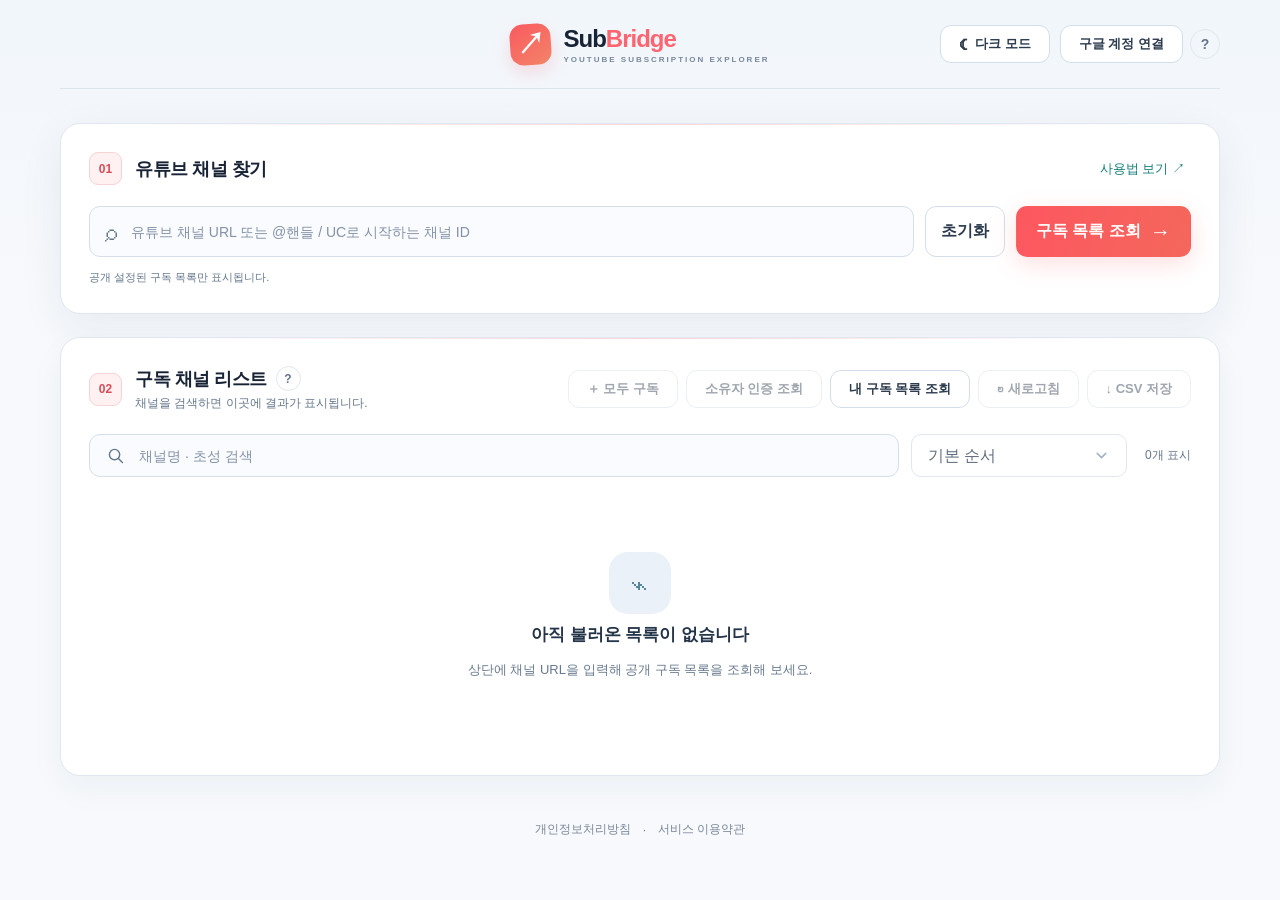
==== index.html @ 1f408d3c "Add files via upload" ====
<!doctype html>
<html lang="ko">
<head>
<meta charset="utf-8"><meta name="viewport" content="width=device-width,initial-scale=1"><meta name="theme-color" content="#f7f9fc"><meta name="description" content="공개된 유튜브 구독 목록을 탐색하고 채널을 손쉽게 구독하세요."><meta name="referrer" content="strict-origin-when-cross-origin"><link rel="icon" type="image/png" href="favicon.png?v=20261011"><link rel="apple-touch-icon" href="apple-touch-icon.png?v=20261011"><script>try{document.documentElement.dataset.theme=localStorage.getItem("subbridge_theme_v1")==="dark"?"dark":"light"}catch(_){document.documentElement.dataset.theme="light"}</script><link rel="stylesheet" href="style.css"><title>SubBridge — 유튜브 구독 리스트 탐색기</title>
<script src="config.js"></script><script src="https://accounts.google.com/gsi/client" async defer></script><script src="app.js" defer></script>
</head>
<body>
<div class="page">
<header class="topbar"><a class="brand" href="./" aria-label="SubBridge 홈"><span class="brandicon">↗</span><span>Sub<span class="accent">Bridge</span><small>YOUTUBE SUBSCRIPTION EXPLORER</small></span></a><div class="headbuttons"><button class="ghost sm theme-toggle" id="themeBtn" type="button" aria-label="다크 모드로 전환" aria-pressed="false"><span id="themeIcon" aria-hidden="true">☾</span><span id="themeText">다크 모드</span></button><div class="auth-control"><button class="ghost sm auth-btn" id="loginBtn" type="button">구글 계정 연결</button><button class="help-dot" id="authHelpBtn" type="button" title="Google 계정 연결 안내" aria-label="Google 계정 연결이 필요한 경우 안내" aria-haspopup="dialog">?</button></div></div></header>
<main>

<section class="search-panel" aria-labelledby="queryTitle"><div class="panel-head"><div><span class="step">01</span><h2 id="queryTitle">유튜브 채널 찾기</h2></div><button class="link-btn" id="guideBtn" type="button">사용법 보기 ↗</button></div><form id="searchForm" class="search-form"><label for="channelInput" class="sr-only">공개 구독 목록을 조회할 채널 URL 또는 핸들</label><div class="input-wrap"><span class="field-icon">⌕</span><input id="channelInput" placeholder="유튜브 채널 URL 또는 @핸들 / UC로 시작하는 채널 ID" autocomplete="off" required spellcheck="false"></div><button class="ghost clear-input" id="clearInputBtn" type="button" aria-label="입력한 채널 URL 초기화">초기화</button><button class="primary search-submit" id="searchBtn" type="submit">구독 목록 조회 <span>→</span></button></form><div class="helper"><span>공개 설정된 구독 목록만 표시됩니다.</span></div></section>
<section class="workspace" id="workspace" aria-labelledby="resultsTitle"><div class="results-top"><div class="result-title"><span class="step">02</span><div><div class="results-title-line"><h2 id="resultsTitle">구독 채널 리스트</h2><button class="help-dot results-help-btn" id="youtubeLinkHelpBtn" type="button" title="YouTube 앱 대신 웹사이트로 여는 방법" aria-label="YouTube 앱 대신 브라우저에서 여는 방법 안내" aria-haspopup="dialog" aria-controls="youtubeLinkHelpDialog">?</button></div><p id="resultsSubtitle">채널을 검색하면 이곳에 결과가 표시됩니다.</p></div></div><div class="results-actions"><button id="bulkSubscribeBtn" class="ghost sm" type="button" disabled>＋ 모두 구독</button><button id="ownerVerifyBtn" class="ghost sm" type="button" disabled title="조회한 채널의 소유자 계정으로 로그인하여 인증된 목록을 조회합니다">소유자 인증 조회</button><button id="mySubsBtn" class="ghost sm" type="button">내 구독 목록 조회</button><button id="refreshBtn" class="ghost sm" type="button" disabled>↻ 새로고침</button><button id="exportBtn" class="ghost sm" type="button" disabled>↓ CSV 저장</button></div></div>
<div id="syncNote" class="sync-note hidden" role="status"></div><div class="source-banner hidden" id="sourceBanner"><img id="sourceAvatar" src="" alt="" referrerpolicy="no-referrer"><div class="source-text"><span>조회한 채널</span><strong id="sourceName"></strong><a id="sourceUrl" href="#" target="_blank" rel="noopener noreferrer">유튜브에서 보기 ↗</a></div><div class="source-count"><strong id="sourceCount">0</strong><small id="sourceCountLabel">공개 구독 채널</small></div></div>
<div class="tool-row"><div class="input-wrap filter-input"><span class="field-icon filter-search-icon" aria-hidden="true"><svg viewBox="0 0 24 24" width="19" height="19" fill="none" stroke="currentColor" stroke-width="1.8" stroke-linecap="round" stroke-linejoin="round"><circle cx="10.8" cy="10.8" r="6.5"/><path d="m16 16 4.7 4.7"/></svg></span><input id="filterInput" placeholder="채널명 · 초성 검색" disabled aria-label="채널명 또는 한글 초성으로 검색"></div><select id="sortSelect" disabled aria-label="정렬 기준"><option value="default">기본 순서</option><option value="nameAsc">채널명 가나다순</option><option value="nameDesc">채널명 역순</option><option value="newest">최근 구독순 (제공 데이터)</option></select><span class="counter" id="filterCount">0개 표시</span></div>
<div class="grid" id="channelGrid"><div class="empty"><div class="empty-icon">⌁</div><h3>아직 불러온 목록이 없습니다</h3><p>상단에 채널 URL을 입력해 공개 구독 목록을 조회해 보세요.</p></div></div><div class="load-more-wrap hidden" id="moreWrap"><button class="ghost" id="moreBtn" type="button">남은 목록 이어서 불러오기 ↓</button></div></section>

</main><nav class="legal-links" aria-label="서비스 정책"><a href="privacy.html">개인정보처리방침</a><span aria-hidden="true">·</span><a href="terms.html">서비스 이용약관</a></nav></div>
<dialog id="bulkSubscribeDialog" class="modal bulk-subscribe-modal" aria-labelledby="bulkSubscribeTitle"><div class="modal-inner"><div class="modal-head"><div><div class="eyebrow">SUBSCRIPTION BATCH</div><h2 id="bulkSubscribeTitle">모두 구독</h2></div><button class="iconbtn" id="closeBulkSubscribeBtn" type="button" aria-label="닫기">×</button></div><p class="muted" id="bulkSubscribeDescription">불러온 채널을 현재 연결할 YouTube 계정에서 구독합니다. 기존 구독은 건너뜁니다.</p><div class="bulk-stats"><span>목록 채널 <strong id="bulkTotal">0</strong>개</span><span>예상 최대 사용량 <strong id="bulkQuota">0</strong>유닛</span></div><p class="muted small">구독 추가 1회당 50유닛이 사용됩니다. 잔여 일일 할당량을 사이트에서 확인할 수 없으며, YouTube의 단시간 구독 제한이 발생할 수 있습니다. 다른 사람의 구독 목록을 내 계정에 복사하는 작업입니다.</p><label class="bulk-consent"><input id="bulkConsent" type="checkbox"><span>선택한 계정에서 목록 내 채널을 구독하는 작업을 승인합니다.</span></label><div id="bulkProgressArea" class="bulk-progress-area hidden" role="status" aria-live="polite"><div class="bulk-progress-track"><div id="bulkProgressFill"></div></div><p id="bulkProgressText">준비 중...</p></div><div class="bulk-actions"><button id="bulkCancelBtn" type="button" class="ghost">닫기</button><button id="bulkStartBtn" type="button" class="primary" disabled>모두 구독 시작</button></div></div></dialog>
<dialog id="accountChoiceDialog" class="modal account-choice-modal" aria-labelledby="accountChoiceTitle"><div class="modal-inner"><div class="modal-head"><div><div class="eyebrow">GOOGLE ACCOUNT</div><h2 id="accountChoiceTitle">연결된 계정 관리</h2></div><button class="iconbtn" id="closeAccountChoiceBtn" type="button" aria-label="닫기">×</button></div><p class="muted">현재 연결된 구글 계정을 계속 사용하거나, 다른 구글 계정으로 다시 연결할 수 있습니다.</p><div class="account-choice-actions"><button class="ghost account-choice-button" id="keepAccountBtn" type="button">✓ 현재 계정 유지</button><button class="primary account-choice-button" id="switchAccountBtn" type="button">↻ 다른 계정 연결</button></div></div></dialog>
<dialog id="authHelpDialog" class="modal auth-help-modal" aria-labelledby="authHelpTitle"><div class="modal-inner"><div class="modal-head"><div><div class="eyebrow">OPTIONAL GOOGLE CONNECTION</div><h2 id="authHelpTitle">언제 Google 계정 연결이 필요한가요?</h2></div><button class="iconbtn" id="closeAuthHelpBtn" type="button" aria-label="닫기">×</button></div><div class="auth-explain"><div class="explain-line"><span class="explain-icon">↗</span><div><strong>연결 없이 이용 가능</strong><p>다른 사람의 공개 구독 목록 조회, 검색, 정렬, CSV 저장 및 <b>유튜브에서 구독</b> 기능은 Google 계정을 연결하지 않아도 사용할 수 있습니다.</p></div></div><div class="explain-line"><span class="explain-icon accent-icon">✓</span><div><strong>바로 구독 또는 내 목록을 조회할 때 연결</strong><p>SubBridge 안에서 <b>바로 구독</b>하거나 <b>내 구독 목록 조회</b>를 이용하려면 Google 로그인과 YouTube 권한 승인이 필요합니다.</p></div></div></div><p class="muted small">로그인 계정 정보는 계정 연결을 요청한 경우에만 사용됩니다. 권한 동의 여부는 Google 화면에서 직접 결정합니다.</p><button id="authHelpOkayBtn" class="primary block" type="button">확인</button></div></dialog>
<dialog id="youtubeLinkHelpDialog" class="modal youtube-link-help-modal" aria-labelledby="youtubeLinkHelpTitle"><div class="modal-inner"><div class="modal-head"><div><div class="eyebrow">YOUTUBE LINK SETTINGS</div><h2 id="youtubeLinkHelpTitle">유튜브가 앱으로 열리나요?</h2></div><button class="iconbtn" id="closeYoutubeLinkHelpBtn" type="button" aria-label="안내 닫기">×</button></div><p class="muted">Windows에 YouTube 앱이 설치되어 있으면 Chrome이 YouTube 링크를 자동으로 앱에 전달할 수 있습니다. <b>브라우저에서 열고 싶은데 앱이 실행된다면 아래 설정을 확인하세요.</b></p><ol class="guide-list"><li>Chrome 주소창에 <code>chrome://apps</code>를 입력합니다.</li><li><b>YouTube 앱</b>을 마우스 오른쪽 버튼으로 클릭하여 <b>앱 설정 / 앱 정보</b>를 엽니다.</li><li><b>지원되는 링크 열기 / 링크 처리(Open supported links)</b> 옵션이 있다면 자동으로 앱에서 열리지 않도록 변경합니다.</li><li>SubBridge로 돌아와 <b>유튜브에서 구독 ↗</b> 버튼을 다시 클릭합니다.</li></ol><p class="muted small">※ 메뉴명 및 제공 여부는 Chrome 버전에 따라 다릅니다. 설정을 변경하면 SubBridge 이외의 YouTube 링크에도 적용될 수 있으며, 브라우저 코드만으로 앱 실행을 완전히 막을 수는 없습니다. YouTube 앱은 삭제하지 않아도 됩니다.</p><button class="primary block" id="youtubeLinkHelpOkayBtn" type="button">확인</button></div></dialog>

<div id="toastHost" class="toast-host" aria-live="polite"></div>

<dialog id="guideDialog" class="modal"><div class="modal-inner"><div class="modal-head"><div><div class="eyebrow">HELP</div><h2>사용 방법</h2></div><button class="iconbtn" id="closeGuideBtn" type="button" aria-label="닫기">×</button></div><ol class="guide-list"><li>조회할 상대방의 <b>유튜브 채널 URL</b>을 붙여 넣고 구독 목록을 조회합니다. <b>Google 계정 연결은 필요하지 않습니다.</b> 비공개 구독은 볼 수 없습니다.</li><li>기본 <b>유튜브에서 구독</b> 버튼을 누르면 Chrome/Windows에 설정된 YouTube 링크 열기 방식으로 바로 이동합니다. 필요한 경우 Google 계정 연결 후 <b>바로 구독</b>을 누릅니다.</li></ol><p class="muted small">개인 구독 목록을 공개할지 여부는 각 유튜브 사용자가 결정합니다. 구독 동작은 구글이 요구하는 권한과 API 할당량에 따릅니다.</p><button class="primary block" id="guideOkayBtn" type="button">확인</button></div></dialog>
</body></html>
---- style.css ----
:root{color-scheme:dark;--bg:#0a101a;--panel:#101925;--panel2:#151f2c;--line:#263343;--white:#f5f7fb;--muted:#91a0b2;--red:#ff4d57;--red2:#ff776b;--teal:#69e1d0;font-family:Pretendard,"Noto Sans KR",-apple-system,BlinkMacSystemFont,"Segoe UI",sans-serif}*{box-sizing:border-box}body{margin:0;background:radial-gradient(ellipse 90% 500px at 50% -290px,#243247 0,transparent 100%),var(--bg);color:var(--white)}a{color:inherit;text-decoration:none}button,input,select{font:inherit}button{cursor:pointer}button:disabled{opacity:.45;cursor:not-allowed}.page{max-width:1220px;margin:auto;padding:0 30px}.topbar{min-height:89px;display:flex;align-items:center;justify-content:space-between;gap:16px;border-bottom:1px solid #253140}.brand{display:flex;align-items:center;gap:12px;font-size:24px;font-weight:850;letter-spacing:-1px}.brandicon{display:grid;place-items:center;background:linear-gradient(145deg,#fa5a60,#f38468);width:41px;height:41px;border-radius:13px;color:white;font-size:29px}.accent{color:#ff6570}.brand small{display:block;font-size:8px;letter-spacing:2px;color:#9cabbc;font-weight:750;margin-top:2px}.headbuttons,.results-actions{display:flex;align-items:center;gap:10px}.pill{border:1px solid #27483e;background:#142720;color:#b3ddcd;border-radius:30px;padding:9px 12px;font-size:10px;letter-spacing:1px;font-weight:800;white-space:nowrap}.dot{display:inline-block;background:#53d3a5;width:7px;height:7px;border-radius:50%;margin-right:7px}.primary,.ghost{min-height:42px;border-radius:11px;padding:0 18px;display:inline-flex;align-items:center;justify-content:center;gap:9px;font-weight:750;border:1px solid transparent;transition:.2s}.primary{background:linear-gradient(110deg,#fd5760,#f4675b);color:#fff;box-shadow:0 7px 24px #f9575930}.primary:hover:not(:disabled){filter:brightness(1.11);transform:translateY(-1px)}.ghost{background:#172232;border-color:#314052;color:#dae4f0}.ghost:hover:not(:disabled){background:#233147}.sm{font-size:13px;min-height:38px}.hero{text-align:center;padding:75px 10px 63px;position:relative;overflow:hidden}.eyebrow{color:var(--teal);font-size:11px;letter-spacing:3px;font-weight:850}.hero h1{font-size:clamp(37px,5.3vw,65px);letter-spacing:-3px;line-height:1.23;margin:21px 0}.hero em{font-style:normal;background:linear-gradient(90deg,#ff6570,#ffa47e);-webkit-background-clip:text;background-clip:text;color:transparent}.hero p{color:#a8b5c5;font-size:16px;line-height:1.8;margin:0}.search-panel,.workspace{border:1px solid var(--line);background:linear-gradient(135deg,#131e2b,#101925);border-radius:20px;padding:28px;margin-bottom:23px;box-shadow:0 16px 40px #0002}.panel-head,.results-top{display:flex;justify-content:space-between;align-items:center;gap:15px;margin-bottom:21px}.panel-head>div,.result-title,.how-header{display:flex;gap:13px;align-items:center}.step{display:grid;place-items:center;background:#35262f;color:#ff8282;border:1px solid #60343e;border-radius:9px;font-size:12px;font-weight:850;width:33px;height:33px;flex-shrink:0}h2{font-size:18px;margin:0;letter-spacing:-.5px}h3{margin:0}.link-btn{background:none;border:0;color:var(--teal);font-size:13px}.search-form{display:flex;gap:11px}.input-wrap{display:flex;align-items:center;gap:12px;background:#0b131f;border:1px solid #304052;border-radius:11px;padding:0 15px;min-height:51px;flex:1;min-width:0}.input-wrap:focus-within{border-color:#e5757c;box-shadow:0 0 0 3px #e5757c1b}.field-icon{font-size:24px;color:#8593a6}.input-wrap input{border:0;outline:none;background:transparent;color:#f5f7fa;flex:1;min-width:0;font-size:14px}.input-wrap input::placeholder{color:#728295}.search-submit{min-width:175px}.search-submit span{font-size:21px}.helper{display:flex;justify-content:space-between;gap:12px;flex-wrap:wrap;font-size:11px;color:#8192a5;margin-top:13px}.result-title>div p{margin:4px 0 0;color:#8595a8;font-size:12px}.tool-row{display:flex;gap:10px;align-items:center;margin:22px 0}.filter-input{min-height:43px;max-width:410px}.tool-row select{background:#111d2a;color:#dbe5ed;border:1px solid #304052;border-radius:10px;min-height:43px;padding:0 12px}.counter{margin-left:auto;color:#96a5b6;font-size:12px;white-space:nowrap}.source-banner{display:flex;align-items:center;gap:16px;background:#1a2736;border:1px solid #334659;border-radius:14px;padding:15px;margin:4px 0}.source-banner img{width:58px;height:58px;object-fit:cover;border-radius:50%;background:#28394b}.source-text{display:flex;flex-direction:column;gap:4px}.source-text span,.source-count small{font-size:11px;color:#92a2b3}.source-text strong{font-size:17px}.source-text a{font-size:12px;color:#8eebda}.source-count{display:flex;flex-direction:column;text-align:center;margin-left:auto;min-width:90px}.source-count strong{font-size:25px}.grid{display:grid;grid-template-columns:repeat(3,minmax(0,1fr));gap:13px}.channel-card{background:#15212e;border:1px solid #29384a;border-radius:15px;padding:17px;min-width:0;display:flex;flex-direction:column;gap:14px;transition:border-color .2s}.channel-card:hover{border-color:#516476}.card-top{display:flex;align-items:center;gap:12px;min-width:0}.avatar{width:49px;height:49px;object-fit:cover;border-radius:50%;background:#2a3a49;flex-shrink:0}.card-info{min-width:0;flex:1}.card-info h3{font-size:15px;white-space:nowrap;overflow:hidden;text-overflow:ellipsis}.card-info p{color:#8396aa;font-size:11px;margin:5px 0 0;overflow:hidden;white-space:nowrap;text-overflow:ellipsis}.card-actions{display:flex;gap:8px}.card-actions button,.card-actions a{display:flex;align-items:center;justify-content:center;min-height:37px;border-radius:9px;font-size:12px;font-weight:750;flex:1;min-width:0}.subscribe{background:#f14d57;border:1px solid #f14d57;color:white}.subscribe:hover:not(:disabled){background:#ff6770}.subscribe.done{background:#214535;color:#93e7b6;border-color:#386f50}.outlink{border:1px solid #39485a;color:#dce5ed;background:#1a2736}.outlink:hover{background:#26384a}.empty{text-align:center;padding:53px 15px;color:#91a0b3;grid-column:1/-1}.empty h3{color:#edf2f6;font-size:17px;margin:9px 0}.empty p{font-size:13px;line-height:1.7}.empty-icon{font-size:32px;display:inline-grid;place-items:center;width:62px;height:62px;border-radius:19px;background:#242f3f;color:#91c7d2}.load-more-wrap{text-align:center;margin-top:20px}.how{padding:24px 0 48px}.how-header{margin-bottom:18px}.info-grid{display:grid;grid-template-columns:repeat(3,1fr);gap:14px}.info-box{background:#111a26;border:1px solid #273546;border-radius:15px;padding:23px}.info-ico{font-size:24px;color:#fb7278;margin-bottom:13px}.info-box h3{font-size:15px;margin-bottom:8px}.info-box p{color:#92a1b3;font-size:12px;line-height:1.75;margin:0}footer{border-top:1px solid #273445;padding:24px 0 30px;color:#7c8c9f;font-size:11px;display:flex;justify-content:space-between;gap:15px;flex-wrap:wrap}.hidden{display:none!important}.toast-host{position:fixed;bottom:24px;left:50%;transform:translateX(-50%);z-index:100;display:grid;gap:8px;max-width:min(94vw,560px);width:max-content}.toast{background:#233447;border:1px solid #4a5b6e;color:#f1f6fc;border-radius:10px;padding:13px 18px;box-shadow:0 12px 35px #0008;font-size:13px;line-height:1.5}.toast.error{border-color:#a84b55}.toast.success{border-color:#5fa78c}.modal{background:#15202c;color:#f3f5f9;border:1px solid #3b4b5d;border-radius:17px;max-width:min(560px,94vw);width:100%;padding:0;box-shadow:0 25px 90px #000a}.modal::backdrop{background:#050910cf}.modal-inner{padding:27px}.modal-head{display:flex;justify-content:space-between;align-items:start;gap:10px;margin-bottom:18px}.modal-head h2{margin-top:6px;font-size:24px}.iconbtn{background:none;border:0;color:#c8d1dd;font-size:29px;line-height:1}.muted{color:#9cabbc;font-size:13px;line-height:1.75}.small{font-size:11px}.field-label{display:block;font-size:12px;font-weight:750;margin:21px 0 8px}.wide-input{background:#0d1723;color:#f2f6fb;border:1px solid #3a4b60;border-radius:9px;padding:12px;width:100%;outline:none;font-size:13px}.wide-input:focus{border-color:#f17d82}.modal-actions{display:flex;justify-content:flex-end;gap:9px;margin-top:21px}.guide-list{padding-left:21px;font-size:13px;line-height:1.85;color:#cbd7e3}.guide-list li{margin-bottom:11px}.block{width:100%;margin-top:13px}.sr-only{position:absolute;width:1px;height:1px;padding:0;margin:-1px;overflow:hidden;clip:rect(0,0,0,0);white-space:nowrap;border:0}@media(max-width:850px){.page{padding:0 17px}.pill{display:none}.grid{grid-template-columns:repeat(2,minmax(0,1fr))}.hero{padding:65px 0 52px}.hero h1{letter-spacing:-2px}.helper span:last-child{display:none}}@media(max-width:600px){.topbar{min-height:75px}.brand{font-size:19px}.brandicon{width:36px;height:36px;font-size:25px}.brand small{font-size:6px}.headbuttons{gap:6px}.headbuttons button{padding:0 10px;font-size:11px}.hero{padding:50px 0 43px}.hero h1{font-size:38px}.hero p{font-size:13px}.desktop{display:none}.search-panel,.workspace{padding:17px;border-radius:15px}.search-form{flex-direction:column}.search-submit{width:100%}.panel-head,.results-top{align-items:flex-start}.results-top{flex-direction:column}.results-actions{width:100%;justify-content:flex-end}.tool-row{flex-wrap:wrap}.filter-input{width:100%;max-width:none;flex-basis:100%}.tool-row select{flex:1;min-width:0}.grid,.info-grid{grid-template-columns:1fr}.card-actions button,.card-actions a{font-size:12px}.source-banner{gap:10px}.source-banner img{width:42px;height:42px}.source-text strong{font-size:13px}.source-count{min-width:54px}.source-count strong{font-size:18px}.source-count small{font-size:9px}.helper{font-size:10px}.modal-inner{padding:20px}footer{line-height:1.5}}

/* Theme: light is default; original palette preserved in dark mode. */
:root[data-theme="light"]{color-scheme:light;--bg:#f7f9fc;--panel:#fff;--panel2:#f4f7fb;--line:#e1e7f0;--white:#182336;--muted:#64748b;--teal:#137f79}
:root[data-theme="light"] body{background:linear-gradient(180deg,#f1f6fb 0,#f7f9fc 280px);color:var(--white)}
:root[data-theme="light"] .topbar{border-bottom-color:#dce4ed}
:root[data-theme="light"] .brand small{color:#78879a}
:root[data-theme="light"] .pill{background:#ecfaf3;color:#257458;border-color:#cdebdc}
:root[data-theme="light"] .ghost{background:#fff;color:#2c3b4e;border-color:#d3deea}
:root[data-theme="light"] .ghost:hover:not(:disabled){background:#edf3f9}
:root[data-theme="light"] .search-panel,:root[data-theme="light"] .workspace{background:#fff;box-shadow:0 12px 36px #243c5810}
:root[data-theme="light"] .step{background:#fff1f1;color:#d64c58;border-color:#f6d3d6}
:root[data-theme="light"] .input-wrap{background:#f9fbfe;border-color:#d5deea}
:root[data-theme="light"] .input-wrap input{color:#182336}
:root[data-theme="light"] .input-wrap input::placeholder{color:#8492a6}
:root[data-theme="light"] .field-icon,:root[data-theme="light"] .helper,:root[data-theme="light"] .result-title>div p,:root[data-theme="light"] .counter{color:#65778c}
:root[data-theme="light"] .tool-row select{background:#fff;border-color:#d5deea;color:#203149}
:root[data-theme="light"] .source-banner{background:#f2f7fc;border-color:#dce6ef}
:root[data-theme="light"] .source-text span,:root[data-theme="light"] .source-count small{color:#62758a}
:root[data-theme="light"] .source-text a{color:#137f79}
:root[data-theme="light"] .channel-card{background:#fff;border-color:#e0e7f0}
:root[data-theme="light"] .channel-card:hover{border-color:#9fb4ca}
:root[data-theme="light"] .card-info p,:root[data-theme="light"] .empty{color:#687a8e}
:root[data-theme="light"] .outlink{background:#f7f9fc;border-color:#dbe3ec;color:#344359}
:root[data-theme="light"] .outlink:hover{background:#e9f0f7}
:root[data-theme="light"] .subscribe.done{background:#e3f7eb;color:#267044;border-color:#bce5cd}
:root[data-theme="light"] .empty h3{color:#243449}
:root[data-theme="light"] .empty-icon{background:#eaf1f8;color:#56869e}
:root[data-theme="light"] .info-box{background:#fff;border-color:#e0e7f0}
:root[data-theme="light"] .info-box p{color:#64758a}
:root[data-theme="light"] footer{color:#77869a;border-top-color:#dce4ed}
:root[data-theme="light"] .toast{background:#fff;border-color:#d5deea;color:#26374b;box-shadow:0 12px 35px #263c5826}
:root[data-theme="light"] .modal{background:#fff;color:#1d2a3c;border-color:#dce4ee}
:root[data-theme="light"] .iconbtn{color:#506276}
:root[data-theme="light"] .muted{color:#63758a}
:root[data-theme="light"] .wide-input{background:#f9fbfd;color:#1e2b3b;border-color:#d1ddea}
:root[data-theme="light"] .guide-list{color:#35475d}
:root[data-theme="light"] .source-banner img,:root[data-theme="light"] .avatar{background:#e5edf6}
.theme-toggle{white-space:nowrap;gap:7px}
.theme-toggle #themeIcon{font-size:17px;line-height:1}
@media(max-width:650px){.headbuttons{flex-wrap:wrap;justify-content:flex-end}.theme-toggle{min-width:38px}.theme-toggle #themeText{display:none}.topbar{gap:8px}.brand{flex-shrink:0}.brand small{letter-spacing:1px}.headbuttons button{font-size:11px}}
@media(max-width:390px){.brand small{display:none}.brand{font-size:18px}.topbar{min-height:70px}}

/* SubBridge refreshed visual system */
:root{--ease:cubic-bezier(.2,.75,.25,1)}
body{overflow-x:hidden}
.page{position:relative}
.topbar{position:relative;z-index:2}
.brandicon{box-shadow:0 9px 20px #ef5b6536;transform:rotate(-4deg);transition:transform .35s var(--ease),box-shadow .35s}
.brand:hover .brandicon{transform:rotate(0deg) translateY(-2px);box-shadow:0 13px 28px #ef5b6544}
.search-panel,.workspace{position:relative;transition:box-shadow .25s var(--ease),border-color .25s var(--ease)}
.search-panel:focus-within{border-color:#f1b6b9}
.search-panel{margin-top:34px}
.primary,.ghost,.outlink,.subscribe,.help-dot,.clear-input{transition:transform .2s var(--ease),background .2s,border-color .2s,box-shadow .2s}
.primary:active:not(:disabled),.ghost:active:not(:disabled),.outlink:active,.subscribe:active:not(:disabled){transform:scale(.975)}
button:focus-visible,a:focus-visible,select:focus-visible,input:focus-visible{outline:3px solid #f57f8980;outline-offset:3px}
.auth-control{display:flex;gap:7px;align-items:center}
.help-dot{width:30px;height:30px;border-radius:50%;padding:0;display:grid;place-items:center;font-size:14px;font-weight:800;background:transparent;color:var(--muted);border:1px solid var(--line)}
.help-dot:hover{color:var(--white);background:var(--panel2);border-color:#f17c84;transform:translateY(-1px)}
.auth-btn{white-space:nowrap}
.clear-input{min-width:75px;padding:0 15px;white-space:nowrap}
.search-form .input-wrap{transition:border-color .2s,box-shadow .2s}
.primary-link{background:#f2525e!important;color:white!important;border-color:#f2525e!important;box-shadow:0 5px 13px #f2525e18}
.primary-link:hover{background:#ed424e!important;transform:translateY(-2px)}
.subscribe{background:var(--panel2);color:var(--white);border:1px solid var(--line)}
.subscribe:hover:not(:disabled){border-color:#ef6774;background:var(--panel2);transform:translateY(-2px)}
.channel-card{box-shadow:0 3px 12px #0c1e3010;transition:border-color .25s,transform .25s var(--ease),box-shadow .25s}
.channel-card:hover{transform:translateY(-4px);box-shadow:0 15px 30px #0c1e3020}
.channel-card:focus-within{border-color:#f19ca2}
.info-box{transition:transform .25s var(--ease),box-shadow .25s}
.info-box:hover{transform:translateY(-3px);box-shadow:0 12px 25px #20354c12}
.source-banner{animation:slideFade .35s var(--ease) both}
.channel-card{animation:slideFade .32s var(--ease) both}
@keyframes slideFade{from{opacity:0;transform:translateY(10px)}to{opacity:1;transform:translateY(0)}}
@keyframes modalIn{from{opacity:.65;transform:translateY(9px) scale(.99)}to{opacity:1;transform:translateY(0) scale(1)}}
.modal[open]{animation:modalIn .22s var(--ease)}
.modal::backdrop{backdrop-filter:blur(5px)}
.auth-help-modal{max-width:min(515px,94vw)}
.auth-explain{display:grid;gap:12px;margin-bottom:16px}
.explain-line{display:flex;align-items:flex-start;gap:12px;padding:15px;background:var(--panel2);border:1px solid var(--line);border-radius:13px}
.explain-icon{display:grid;place-items:center;flex:0 0 32px;height:32px;border-radius:10px;color:#13a68e;background:#dcf7f0;font-weight:800}
.explain-icon.accent-icon{background:#ffedf0;color:#e65565}
.explain-line strong{display:block;margin:3px 0 5px;font-size:14px}
.explain-line p{margin:0;font-size:12px;line-height:1.75;color:var(--muted)}
:root[data-theme="dark"] .explain-icon{background:#1b4841;color:#7ee0c8}
:root[data-theme="dark"] .explain-icon.accent-icon{background:#482d39;color:#ff9aa2}
:root[data-theme="light"] .subscribe{color:#35475d;background:#f5f8fc;border-color:#dbe3ec}
:root[data-theme="light"] .subscribe:hover:not(:disabled){background:#fff2f3;border-color:#efafb5}
:root[data-theme="light"] .help-dot:hover{background:#f2f5fa;color:#243449}
:root[data-theme="light"] .search-panel{box-shadow:0 14px 44px #18385812}
:root[data-theme="light"] .workspace{box-shadow:0 12px 33px #1838580c}
@media(max-width:760px){.search-panel{margin-top:20px}.page{padding:0 16px}.headbuttons{gap:7px}.auth-btn{font-size:12px!important}.tool-row{row-gap:9px}}
@media(max-width:600px){
 .page{padding:0 12px}
 .topbar{gap:9px;min-height:76px}
 .brand{gap:8px;font-size:19px}
 .brandicon{width:33px;height:33px;font-size:23px;border-radius:10px}
 .brand small{display:none}
 .headbuttons{flex-wrap:nowrap;gap:5px}
 .theme-toggle{padding:0 8px!important;min-width:34px}
 .auth-btn{font-size:11px!important;min-height:35px;padding:0 9px!important}
 .help-dot{height:29px;width:29px;flex-shrink:0}
 .search-panel,.workspace{padding:17px 15px}
 .search-form{display:grid;grid-template-columns:minmax(0,1fr) auto;gap:9px}
 .search-form .input-wrap{grid-column:1/-1;min-height:50px}
 .clear-input{grid-column:1;padding:0 13px;width:100%;min-height:45px}
 .search-submit{grid-column:2;min-width:0;width:auto;padding:0 18px;min-height:45px}
 .panel-head{align-items:center}
 .results-actions{justify-content:flex-start;flex-wrap:wrap}
 .counter{font-size:11px}
 .card-actions{gap:8px}
 .card-actions a,.card-actions button{padding:0 6px;min-height:42px}
 .modal{max-height:min(90dvh,700px);overflow:auto}
 .modal-inner{padding:20px 17px}
}
@media(max-width:385px){.brand{font-size:17px}.brandicon{width:30px;height:30px}.auth-btn{font-size:10px!important;padding:0 7px!important}.help-dot{width:26px;height:26px}.topbar{gap:6px}.page{padding:0 10px}.search-submit{padding:0 13px;font-size:12px}}
@media(prefers-reduced-motion:reduce){*,*::before,*::after{animation-duration:.01ms!important;transition-duration:.01ms!important;scroll-behavior:auto!important}}

/* Channel list toolbar alignment fix (2026-10-10) */
.tool-row{display:flex;align-items:center;gap:12px;width:100%}
.tool-row .filter-input{flex:1 1 auto;width:auto;max-width:none;min-width:0}
.tool-row #sortSelect{flex:0 0 216px;width:216px;max-width:100%;min-width:0}
.tool-row .counter{flex:0 0 auto;margin-left:6px;text-align:right}
.filter-input .filter-search-icon{display:flex;align-items:center;justify-content:center;flex:0 0 20px;width:20px;height:20px;line-height:1;align-self:center}
.filter-input .filter-search-icon svg{display:block;width:19px;height:19px;flex-shrink:0}
@media(max-width:600px){
 .tool-row .filter-input{flex:1 1 100%;width:100%;max-width:none}
 .tool-row #sortSelect{flex:1 1 auto;width:auto;min-width:145px}
 .tool-row .counter{margin-left:auto}
}
@media(max-width:350px){.tool-row #sortSelect{min-width:0;flex:1 1 100%;width:100%}.tool-row .counter{width:100%;text-align:right}}

/* YouTube app / web destination selector */
.card-actions .outlink{display:flex;align-items:center;justify-content:center;cursor:pointer;font:inherit;text-align:center}
:root[data-theme="dark"] .open-option{background:#1c2938;border-color:#354356;color:#f2f6fc}
:root[data-theme="dark"] .open-option:hover{border-color:#f05a6b;background:#263245}
@media(max-width:600px){.open-option{padding:12px;min-height:72px}.open-choice-footer{justify-content:stretch}.open-choice-footer button{flex:1 1 auto}.results-actions #openPrefsBtn{flex:0 0 auto}}

/* 구독 채널 리스트 우측 도움말 */
.results-title-line{display:flex;align-items:center;gap:9px;min-width:0}
.results-title-line h2{min-width:0}
.results-help-btn{width:25px;height:25px;min-width:25px;flex:0 0 25px;font-size:12px;line-height:1}
.youtube-link-help-modal{max-width:min(540px,94vw)}
.youtube-link-help-modal .guide-list{margin:14px 0;padding-left:21px}
.youtube-link-help-modal .guide-list li{padding-left:2px}
.youtube-link-help-modal code{padding:2px 5px;border-radius:5px;background:var(--panel2);color:var(--white);font-size:12px;white-space:nowrap}
@media(max-width:600px){.results-title-line{gap:7px}.results-help-btn{width:26px;height:26px;min-width:26px}.youtube-link-help-modal .guide-list{font-size:12px}}

/* 2026-10-10: Center header brand, remove PUBLIC DATA ONLY label */
.topbar{display:grid;grid-template-columns:minmax(0,1fr) auto minmax(0,1fr);align-items:center;column-gap:12px;}
.topbar>.brand{grid-column:2;justify-self:center;}
.topbar>.headbuttons{grid-column:3;justify-self:end;min-width:0;}
@media(max-width:760px){
 .topbar{grid-template-columns:1fr;grid-template-rows:auto auto;row-gap:11px;padding:15px 0 13px;}
 .topbar>.brand{grid-column:1;grid-row:1;justify-self:center;}
 .topbar>.headbuttons{grid-column:1;grid-row:2;justify-self:center;justify-content:center;flex-wrap:wrap;}
 .topbar .brand small{display:block;font-size:7px;letter-spacing:1px;}
}
@media(max-width:390px){.topbar .brand small{font-size:6px;letter-spacing:.65px;}}


/* Visual polish v3: restrained motion, responsive, reduced-motion aware */
:root{--sb-ease:cubic-bezier(.2,.75,.24,1)}
body{position:relative}
body::before{content:"";position:fixed;inset:0;pointer-events:none;z-index:-1;background:radial-gradient(ellipse 52% 38% at 88% 7%,rgba(255,105,115,.065),transparent 75%),radial-gradient(ellipse 50% 42% at 7% 75%,rgba(45,163,155,.04),transparent 80%)}
:root[data-theme="dark"] body::before{background:radial-gradient(ellipse 52% 40% at 88% 8%,rgba(255,105,115,.08),transparent 75%),radial-gradient(ellipse 50% 42% at 7% 75%,rgba(45,163,155,.06),transparent 80%)}
.search-panel,.workspace{position:relative;isolation:isolate;overflow:hidden;transition:box-shadow .28s var(--sb-ease),border-color .28s var(--sb-ease)}
.search-panel::before,.workspace::before{content:"";position:absolute;top:0;left:7%;right:7%;height:1px;pointer-events:none;background:linear-gradient(90deg,transparent,rgba(241,93,108,.38),transparent);opacity:.65}
.search-panel:hover,.workspace:hover{border-color:color-mix(in srgb,var(--line) 68%,#ef7b86 32%)}
.brandicon{transition:transform .3s var(--sb-ease),box-shadow .3s var(--sb-ease);box-shadow:0 8px 18px rgba(245,81,92,.16)}
.brand:hover .brandicon{transform:rotate(-6deg) translateY(-2px);box-shadow:0 10px 21px rgba(245,81,92,.26)}
.primary,.ghost,.link-btn,.help-dot,.iconbtn,.outlink,.subscribe{transition:background-color .23s ease,border-color .23s ease,color .23s ease,transform .23s var(--sb-ease),box-shadow .23s ease,filter .23s ease}
.primary:not(:disabled):active,.ghost:not(:disabled):active,.outlink:active,.subscribe:not(:disabled):active{transform:translateY(1px) scale(.985)}
.primary:hover:not(:disabled){box-shadow:0 10px 27px rgba(240,75,90,.26)}
.ghost:hover:not(:disabled),.outlink:hover{transform:translateY(-1px)}
button:focus-visible,a:focus-visible,select:focus-visible,.input-wrap:focus-within{outline:2px solid #ec7b87;outline-offset:3px}
.input-wrap:focus-within{outline:none;box-shadow:0 0 0 3px rgba(235,108,121,.16),0 7px 23px rgba(53,77,99,.09)}
.channel-card{position:relative;overflow:hidden;transition:transform .24s var(--sb-ease),box-shadow .24s ease,border-color .24s ease}
.channel-card::before{content:"";position:absolute;inset:0 0 auto;height:2px;transform:scaleX(0);transform-origin:left center;background:linear-gradient(90deg,#ee6671,#76c9c1);transition:transform .28s var(--sb-ease);pointer-events:none}
.channel-card:hover::before,.channel-card:focus-within::before{transform:scaleX(1)}
.channel-card .avatar{transition:transform .32s var(--sb-ease)}
.channel-card:hover .avatar{transform:scale(1.045)}
.channel-card:nth-child(6n + 2){animation-delay:35ms}
.channel-card:nth-child(6n + 3){animation-delay:70ms}
.channel-card:nth-child(6n + 4){animation-delay:105ms}
.channel-card:nth-child(6n + 5){animation-delay:140ms}
.channel-card:nth-child(6n + 6){animation-delay:175ms}
.source-count strong{font-variant-numeric:tabular-nums}
.toast{animation:sb-toast-in .25s var(--sb-ease) both}
@keyframes sb-toast-in{from{opacity:0;transform:translateY(9px) scale(.985)}to{opacity:1;transform:translateY(0) scale(1)}}
@media(hover:none){.channel-card:hover{transform:none;box-shadow:0 3px 12px #0c1e3010}.brand:hover .brandicon{transform:none}.ghost:hover:not(:disabled),.outlink:hover{transform:none}}
@media(max-width:600px){.search-panel,.workspace{overflow:visible}.search-panel::before,.workspace::before{display:none}.channel-card:nth-child(n){animation-delay:0ms}.channel-card:hover .avatar{transform:none}}
@media(prefers-reduced-motion:reduce){.channel-card:nth-child(n),.toast{animation:none!important}.search-panel,.workspace,.brandicon,.primary,.ghost,.link-btn,.help-dot,.iconbtn,.outlink,.subscribe,.channel-card,.channel-card::before,.channel-card .avatar{transition:none!important}}

/* Dark mode: avoid the visible horizontal background seam below the content.
   Keep the viewport and the document background on the same uninterrupted color. */
html{min-height:100%;background:var(--bg)}
body{min-height:100vh;min-height:100dvh}
:root[data-theme="dark"]{background:#0a101a}
:root[data-theme="dark"] body{background:#0a101a}
:root[data-theme="light"]{background:#f7f9fc}

/* 본인 구독 목록 버튼: 작은 화면에서 조작 가능한 크기 유지 */
.results-actions{display:flex;flex-wrap:wrap;align-items:center;gap:8px}
#mySubsBtn{white-space:nowrap}
@media(max-width:640px){.results-actions{width:100%;justify-content:flex-start}.results-actions button{min-height:40px}}

/* 상태 안내: PC / 모바일 모두 화면 정중앙에 표시 */
.toast-host{position:fixed!important;top:50%!important;left:50%!important;bottom:auto!important;right:auto!important;transform:translate(-50%,-50%)!important;width:min(440px,calc(100vw - 32px))!important;max-width:calc(100vw - 32px)!important;z-index:9999!important;display:flex!important;flex-direction:column;align-items:stretch;gap:10px;pointer-events:none}
.toast-host .toast{max-width:100%;width:100%;text-align:center;white-space:normal;overflow-wrap:anywhere;line-height:1.65;padding:16px 20px;border-radius:14px;box-shadow:0 18px 48px rgba(0,0,0,.25);pointer-events:auto}
@media(max-width:600px){.toast-host{width:calc(100vw - 36px)!important}.toast-host .toast{padding:15px 14px;font-size:13px}}

/* SubBridge: public API and owner-verified data have distinct freshness guarantees. */
.sync-note{padding:12px 15px;margin:0 0 15px;border:1px solid var(--border,#d9e2ed);border-radius:13px;background:var(--input,#f4f8fc);color:var(--text,#172337);font-size:13px;line-height:1.65}
.sync-note.hidden{display:none}
.sync-note strong{font-weight:800}
@media(max-width:700px){.results-actions{flex-wrap:wrap}.results-actions button{min-height:38px}.sync-note{font-size:12px;padding:11px}}

/* Owner-only direct unsubscribe, visually distinct from subscribing */
.channel-card .subscribe.unsubscribe{background:transparent;color:#d74955;border:1px solid #ed9da5;box-shadow:none;}
.channel-card .subscribe.unsubscribe:hover:not(:disabled){background:rgba(235,74,88,.09);border-color:#df5965;transform:translateY(-1px);}
[data-theme="dark"] .channel-card .subscribe.unsubscribe{color:#ffa6ac;border-color:#7f4b59;}
.channel-card .subscribe.unsubscribe:disabled{opacity:.5;cursor:not-allowed;}

/* Sorting dropdown: give the chevron breathing room in both themes. */
.tool-row #sortSelect {
  -webkit-appearance: none; appearance: none;
  padding: 0 46px 0 16px;
  background-image: url("data:image/svg+xml,%3Csvg xmlns='http://www.w3.org/2000/svg' viewBox='0 0 24 24' fill='none' stroke='%238395ac' stroke-width='2.3' stroke-linecap='round' stroke-linejoin='round'%3E%3Cpath d='m6 9 6 6 6-6'/%3E%3C/svg%3E");
  background-repeat: no-repeat; background-size: 17px 17px;
  background-position: right 16px center;
  cursor: pointer;
}


/* Mobile polish: brand centered in the same row as controls */
@media(max-width:760px){
  .topbar{display:grid;grid-template-columns:minmax(48px,1fr) auto minmax(48px,1fr);grid-template-rows:auto;align-items:center;gap:5px;padding:12px 0;min-height:70px;}
  .topbar>.brand{grid-column:2;grid-row:1;justify-self:center;min-width:0;}
  .topbar>.headbuttons{display:contents;}
  .topbar .theme-toggle{grid-column:1;grid-row:1;justify-self:start;width:38px;min-width:38px;min-height:38px;padding:0;display:inline-flex;align-items:center;justify-content:center;}
  .topbar .theme-toggle #themeText{display:none!important;}
  .topbar .auth-control{grid-column:3;grid-row:1;justify-self:end;display:flex;align-items:center;gap:4px;min-width:0;}
  .topbar .auth-btn{padding:0 7px;min-height:36px;font-size:10px;line-height:1.1;white-space:nowrap;}
  .topbar .auth-control .help-dot{width:27px;min-width:27px;height:27px;padding:0;}
  .topbar .brandicon{width:32px;height:32px;font-size:22px;border-radius:10px;}
  .topbar .brand{font-size:18px;gap:6px;letter-spacing:-.7px;}
  .topbar .brand small{font-size:5px;letter-spacing:.45px;white-space:nowrap;}
  /* Actions always occupy one horizontal row. Narrow viewports can scroll this row. */
  .results-actions{display:flex!important;flex-wrap:nowrap!important;justify-content:flex-start!important;align-items:center;gap:5px;width:100%;max-width:100%;overflow-x:auto;overflow-y:hidden;overscroll-behavior-x:contain;-webkit-overflow-scrolling:touch;padding:2px 1px 7px;scrollbar-width:thin;}
  .results-actions button{flex:1 0 auto;min-height:37px!important;padding:0 8px;font-size:clamp(9px,2.5vw,11px);white-space:nowrap;}
  .grid{grid-template-columns:repeat(2,minmax(0,1fr))!important;gap:9px;}
  .channel-card{padding:10px;gap:9px;min-width:0;}
  .card-top{gap:7px;min-width:0;}
  .avatar{width:36px;height:36px;}
  .card-info h3{font-size:12px;}
  .card-info p{font-size:10px;}
  .card-actions{flex-direction:column;gap:6px;}
  .card-actions button,.card-actions a{width:100%;flex:0 0 auto;min-height:34px;font-size:11px;}
  /* Eliminate mobile tap-focus red outline on dialog close only; keep accessible keyboard focus. */
  .modal .modal-head .iconbtn:focus,.modal .modal-head .iconbtn:active{outline:none!important;box-shadow:none!important;-webkit-tap-highlight-color:transparent;}
  .modal .modal-head .iconbtn{outline:none;-webkit-tap-highlight-color:transparent;}
  .modal .modal-head .iconbtn:focus-visible{outline:2px solid #8298ac!important;outline-offset:3px;}
}
@media(max-width:390px){
 .topbar .brand{font-size:16px;gap:4px;}
 .topbar .brandicon{width:29px;height:29px;font-size:20px;}
 .topbar .auth-btn{font-size:9px;padding:0 5px;}
 .topbar .auth-control .help-dot{width:24px;min-width:24px;height:24px;}
 .topbar .brand small{font-size:4.5px;letter-spacing:.25px;}
 .channel-card{padding:8px;}
 .avatar{width:32px;height:32px;}
}


/* Mobile hotfix v4: spacing, header collision, modal close tap highlight */
@media (max-width:760px){
 .topbar{display:grid!important;grid-template-columns:40px minmax(0,1fr) auto!important;grid-template-rows:1fr!important;gap:7px!important;min-height:64px!important;padding:10px 0!important;align-items:center!important;}
 .topbar>.brand{grid-column:2!important;grid-row:1!important;justify-self:center!important;width:max-content;max-width:100%;overflow:hidden;gap:5px!important;font-size:clamp(14px,4vw,19px)!important;white-space:nowrap;}
 .topbar .brandicon{width:30px!important;height:30px!important;flex-shrink:0;font-size:20px!important;}
 .topbar .brand small{font-size:4.4px!important;letter-spacing:.25px!important;overflow:hidden;text-overflow:ellipsis;}
 .topbar>.headbuttons{display:contents!important;}
 .topbar .theme-toggle{grid-column:1!important;grid-row:1!important;justify-self:start!important;width:36px!important;min-width:36px!important;min-height:36px!important;padding:0!important;}
 .topbar .auth-control{grid-column:3!important;grid-row:1!important;justify-self:end!important;display:flex!important;gap:4px!important;align-items:center!important;}
 .topbar .auth-btn{font-size:10px!important;min-height:34px!important;padding:0 7px!important;white-space:nowrap!important;}
 .topbar .help-dot{width:25px!important;height:25px!important;min-width:25px!important;}
 .search-panel{margin-top:14px!important;margin-bottom:14px!important;padding:14px 13px 13px!important;}
 .search-panel .panel-head{margin-bottom:12px!important;gap:8px!important;}
 .search-panel .step{width:29px;height:29px;font-size:11px;}
 .search-panel h2{font-size:16px!important;}
 .search-panel .link-btn{font-size:11px!important;white-space:nowrap;}
 .search-form{gap:7px!important;}
 .search-form .input-wrap{min-height:41px!important;padding:0 11px!important;}
 .search-form .input-wrap input{font-size:12px!important;}
 .search-form .clear-input,.search-form .search-submit{min-height:38px!important;height:38px!important;font-size:12px!important;border-radius:9px!important;}
 .search-form .search-submit span{font-size:17px!important;}
 .search-panel .helper{margin-top:7px!important;font-size:9px!important;}
 .channel-card .card-actions{gap:5px!important;}
 .channel-card .card-actions button,.channel-card .card-actions a{min-height:30px!important;height:30px!important;font-size:10px!important;padding:0 5px!important;border-radius:7px!important;}
 .modal .modal-head .iconbtn,
 .modal .modal-head .iconbtn:hover,
 .modal .modal-head .iconbtn:focus,
 .modal .modal-head .iconbtn:focus-visible,
 .modal .modal-head .iconbtn:active{outline:0!important;outline-offset:0!important;box-shadow:none!important;border:0!important;background:transparent!important;-webkit-tap-highlight-color:transparent!important;}
 .modal .modal-head .iconbtn{appearance:none!important;-webkit-appearance:none!important;}
}
@media (max-width:400px){
 .topbar{grid-template-columns:36px minmax(0,1fr) auto!important;gap:4px!important;}
 .topbar .brand{font-size:14px!important;gap:4px!important;}
 .topbar .brandicon{width:27px!important;height:27px!important;}
 .topbar .brand small{display:none!important;}
 .topbar .auth-btn{font-size:9px!important;padding:0 5px!important;min-height:31px!important;}
 .topbar .help-dot{width:23px!important;min-width:23px!important;height:23px!important;}
}

/* Mobile v5: prevent iOS Safari focus zoom without disabling user pinch zoom */
@media(max-width:760px){
  #channelInput, #filterInput, .search-form input, .tool-row input, .modal input {font-size:16px!important;}
  .channel-card .card-actions .primary-link,
  .channel-card .card-actions .subscribe {font-size:11px!important;font-weight:750!important;line-height:1.2!important;letter-spacing:-.2px!important;}
  .modal .modal-head button.iconbtn,
  .modal .modal-head button.iconbtn:is(:hover,:active,:focus,:focus-visible) {
    background:transparent!important;background-color:transparent!important;
    border:0!important;outline:0!important;box-shadow:none!important;
    -webkit-box-shadow:none!important;filter:none!important;
    -webkit-tap-highlight-color:transparent!important;
    appearance:none!important;-webkit-appearance:none!important;
  }
  .modal .modal-head button.iconbtn {display:inline-flex!important;align-items:center!important;justify-content:center!important;width:36px;height:36px;padding:0!important;border-radius:50%!important;}
}


/* Mobile title: true viewport center, independent of unequal side-control widths. */
@media (max-width:760px){
  .topbar{display:flex!important;position:relative!important;align-items:center!important;justify-content:space-between!important;min-height:66px!important;gap:0!important;}
  .topbar>.brand{position:absolute!important;top:50%!important;left:50%!important;transform:translate(-50%,-50%)!important;grid-column:auto!important;grid-row:auto!important;margin:0!important;justify-self:auto!important;z-index:1!important;max-width:none!important;overflow:visible!important;width:max-content!important;}
  .topbar>.headbuttons{display:contents!important;}
  .topbar .theme-toggle{position:relative!important;grid-column:auto!important;grid-row:auto!important;z-index:2!important;margin-right:auto!important;}
  .topbar .auth-control{position:relative!important;grid-column:auto!important;grid-row:auto!important;margin-left:auto!important;z-index:2!important;}
}
@media(max-width:470px){
  /* Narrow iPhones: shorten visible label while retaining the full accessible name. */
  .topbar .auth-btn{font-size:0!important;min-width:40px!important;padding:0 6px!important;}
  .topbar .auth-btn::after{content:'연결';font-size:11px!important;line-height:1.1;}
  .topbar .brand{font-size:clamp(15px,4vw,19px)!important;}
  .topbar .brand small{display:none!important;}
}
@media(max-width:355px){
  .topbar .brand{font-size:14px!important;gap:3px!important;}
  .topbar .brandicon{width:25px!important;height:25px!important;font-size:17px!important;}
  .topbar .auth-control{gap:2px!important;}
}

/* Mobile header: show the full Google connection label, never substitute abbreviated text. */
@media (max-width:760px) {
  .topbar .auth-btn { font-size:11px!important; min-width:0!important; max-width:none!important; padding:0 8px!important; white-space:nowrap!important; letter-spacing:-.35px!important; }
  .topbar .auth-btn::before,.topbar .auth-btn::after { content:none!important; display:none!important; }
  .topbar .auth-control { gap:4px!important; }
  .topbar .brand { font-size:clamp(14px,3.8vw,18px)!important; }
}
@media (max-width:470px) {
  .topbar .auth-btn { font-size:10px!important; padding:0 6px!important; min-height:34px!important; }
  .topbar .brand { font-size:clamp(14px,3.65vw,17px)!important; }
  .topbar .brandicon { width:27px!important; height:27px!important; }
  .topbar .help-dot { width:23px!important; height:23px!important; min-width:23px!important; }
}
@media (max-width:355px) {
  .topbar .auth-btn { font-size:9px!important; padding:0 4px!important; }
  .topbar .brand { font-size:13px!important; }
  .topbar .brandicon { width:23px!important; height:23px!important; }
}

/* Mobile: keep URL field hint fully visible while retaining 16px for iOS Safari. */
@media (max-width:760px) {
  #channelInput { font-size:16px!important; letter-spacing:-.3px; }
  .search-form .input-wrap { gap:8px!important; }
}

/* Google account management: small responsive choice dialog */
.account-choice-modal{max-width:min(440px,94vw)}
.account-choice-actions{display:grid;grid-template-columns:1fr 1fr;gap:10px;margin-top:22px}
.account-choice-button{min-width:0;min-height:45px;font-size:13px;padding:0 12px}
@media(max-width:420px){.account-choice-actions{grid-template-columns:1fr}.account-choice-button{min-height:42px}}

/* 모두 구독: explicit user confirmation + progress */
#bulkSubscribeBtn{white-space:nowrap}
.bulk-subscribe-modal{max-width:min(520px,calc(100vw - 28px))}
.bulk-subscribe-modal .modal-inner{max-width:100%}
.bulk-stats{display:flex;flex-wrap:wrap;gap:8px;justify-content:space-between;margin:14px 0;padding:12px;border:1px solid var(--border);border-radius:12px;font-size:13px}
.bulk-consent{display:flex;align-items:flex-start;gap:10px;padding:11px 0;font-size:13px;line-height:1.6;cursor:pointer}
.bulk-consent input{width:18px;height:18px;flex-shrink:0;margin-top:2px;accent-color:#eb5565}
.bulk-actions{display:flex;justify-content:flex-end;gap:8px;margin-top:12px}
.bulk-actions button{min-height:42px;padding:10px 14px}
.bulk-progress-area{margin-top:12px;white-space:pre-line;font-size:13px;line-height:1.55}
.bulk-progress-track{height:8px;background:var(--border);border-radius:10px;overflow:hidden}
#bulkProgressFill{height:100%;width:0;background:linear-gradient(90deg,#ef6b74,#ff9e7e);transition:width .2s}
@media(max-width:600px){.bulk-subscribe-modal .modal-inner{padding:18px}.bulk-stats{font-size:12px}.bulk-actions button{flex:1}}

.legal-links{display:flex;align-items:center;justify-content:center;gap:12px;flex-wrap:wrap;padding:22px 10px 34px;font-size:12px;opacity:.85}.legal-links a{color:var(--muted, #667085);text-decoration:none}.legal-links a:hover{text-decoration:underline}.legal-links span{color:var(--muted, #667085)}
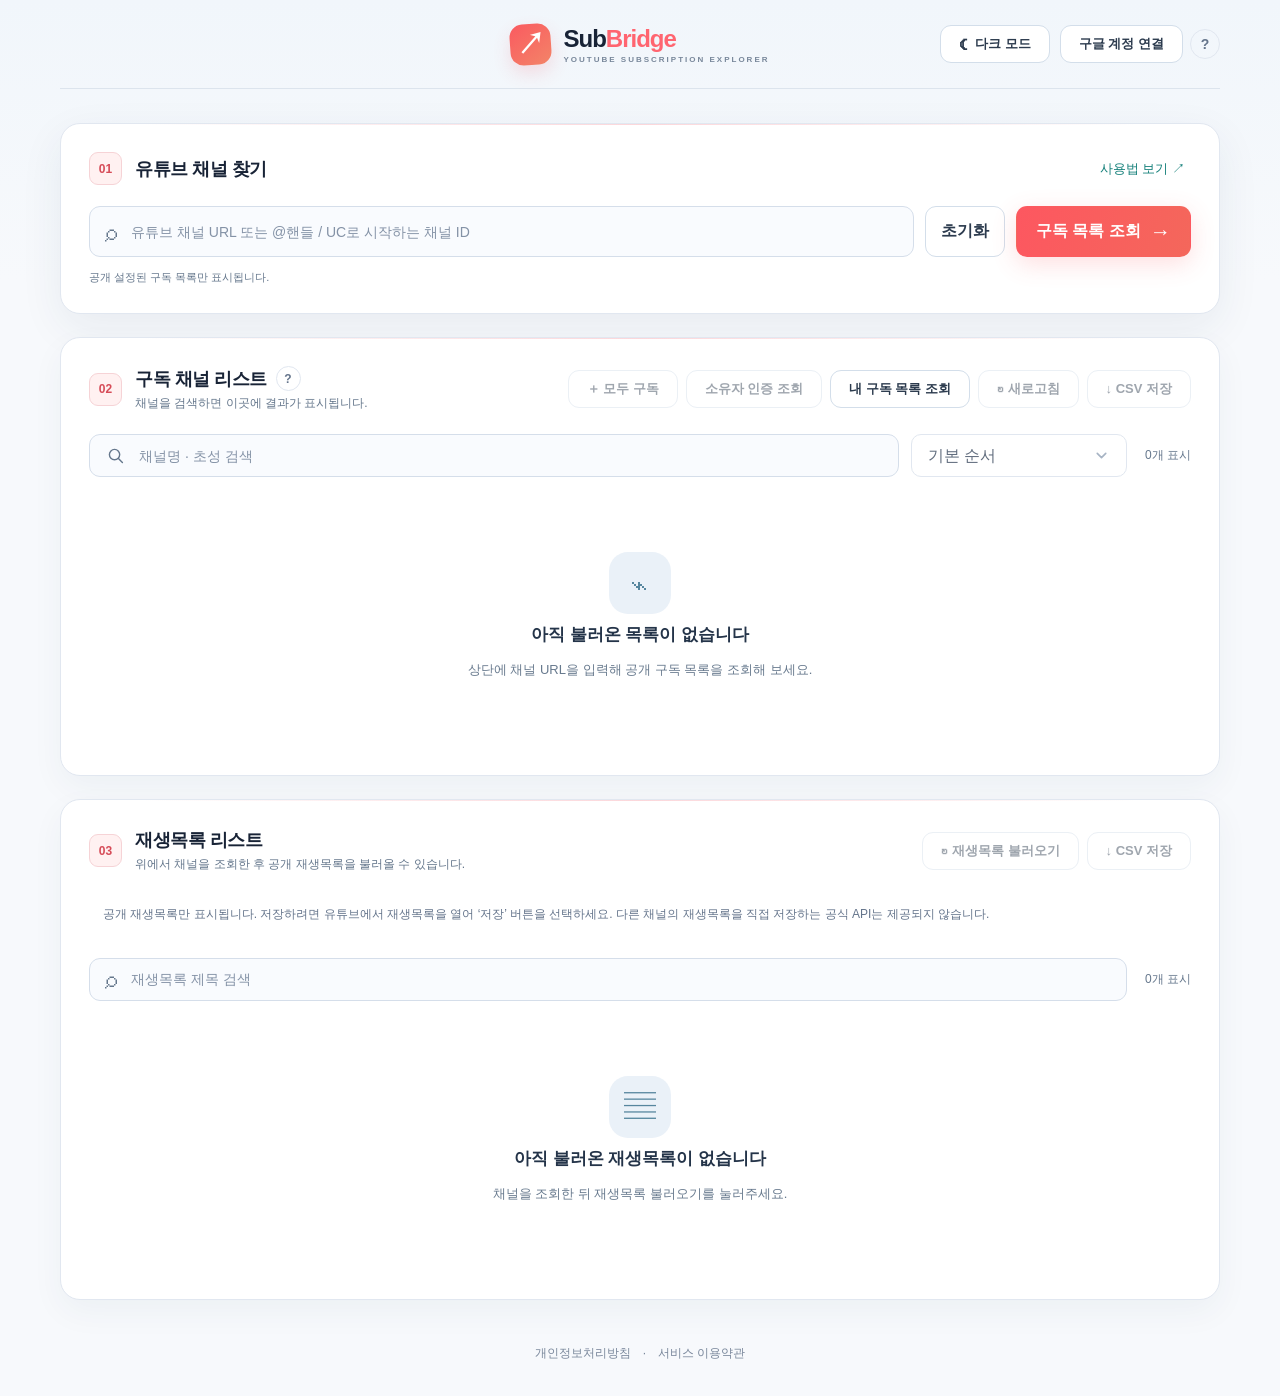
==== commit efc96445: "Add files via upload" ====
--- a/index.html
+++ b/index.html
@@ -14,6 +14,7 @@
 <div id="syncNote" class="sync-note hidden" role="status"></div><div class="source-banner hidden" id="sourceBanner"><img id="sourceAvatar" src="" alt="" referrerpolicy="no-referrer"><div class="source-text"><span>조회한 채널</span><strong id="sourceName"></strong><a id="sourceUrl" href="#" target="_blank" rel="noopener noreferrer">유튜브에서 보기 ↗</a></div><div class="source-count"><strong id="sourceCount">0</strong><small id="sourceCountLabel">공개 구독 채널</small></div></div>
 <div class="tool-row"><div class="input-wrap filter-input"><span class="field-icon filter-search-icon" aria-hidden="true"><svg viewBox="0 0 24 24" width="19" height="19" fill="none" stroke="currentColor" stroke-width="1.8" stroke-linecap="round" stroke-linejoin="round"><circle cx="10.8" cy="10.8" r="6.5"/><path d="m16 16 4.7 4.7"/></svg></span><input id="filterInput" placeholder="채널명 · 초성 검색" disabled aria-label="채널명 또는 한글 초성으로 검색"></div><select id="sortSelect" disabled aria-label="정렬 기준"><option value="default">기본 순서</option><option value="nameAsc">채널명 가나다순</option><option value="nameDesc">채널명 역순</option><option value="newest">최근 구독순 (제공 데이터)</option></select><span class="counter" id="filterCount">0개 표시</span></div>
 <div class="grid" id="channelGrid"><div class="empty"><div class="empty-icon">⌁</div><h3>아직 불러온 목록이 없습니다</h3><p>상단에 채널 URL을 입력해 공개 구독 목록을 조회해 보세요.</p></div></div><div class="load-more-wrap hidden" id="moreWrap"><button class="ghost" id="moreBtn" type="button">남은 목록 이어서 불러오기 ↓</button></div></section>
+<section class="workspace playlist-workspace" aria-labelledby="playlistTitle" id="playlistSection"><div class="results-top"><div class="result-title"><span class="step">03</span><div><h2 id="playlistTitle">재생목록 리스트</h2><p id="playlistSubtitle">위에서 채널을 조회한 후 공개 재생목록을 불러올 수 있습니다.</p></div></div><div class="results-actions"><button id="loadPlaylistsBtn" class="ghost sm" type="button" disabled>↻ 재생목록 불러오기</button><button id="exportPlaylistsBtn" class="ghost sm" type="button" disabled>↓ CSV 저장</button></div></div><div class="playlist-hint">공개 재생목록만 표시됩니다. 저장하려면 유튜브에서 재생목록을 열어 ‘저장’ 버튼을 선택하세요. 다른 채널의 재생목록을 직접 저장하는 공식 API는 제공되지 않습니다.</div><div class="tool-row"><div class="input-wrap filter-input"><span class="field-icon" aria-hidden="true">⌕</span><input id="playlistFilterInput" type="search" placeholder="재생목록 제목 검색" disabled aria-label="재생목록 제목 검색"></div><span class="counter" id="playlistCount">0개 표시</span></div><div class="grid playlist-grid" id="playlistGrid"><div class="empty"><div class="empty-icon">▤</div><h3>아직 불러온 재생목록이 없습니다</h3><p>채널을 조회한 뒤 재생목록 불러오기를 눌러주세요.</p></div></div></section>
 
 </main><nav class="legal-links" aria-label="서비스 정책"><a href="privacy.html">개인정보처리방침</a><span aria-hidden="true">·</span><a href="terms.html">서비스 이용약관</a></nav></div>
 <dialog id="bulkSubscribeDialog" class="modal bulk-subscribe-modal" aria-labelledby="bulkSubscribeTitle"><div class="modal-inner"><div class="modal-head"><div><div class="eyebrow">SUBSCRIPTION BATCH</div><h2 id="bulkSubscribeTitle">모두 구독</h2></div><button class="iconbtn" id="closeBulkSubscribeBtn" type="button" aria-label="닫기">×</button></div><p class="muted" id="bulkSubscribeDescription">불러온 채널을 현재 연결할 YouTube 계정에서 구독합니다. 기존 구독은 건너뜁니다.</p><div class="bulk-stats"><span>목록 채널 <strong id="bulkTotal">0</strong>개</span><span>예상 최대 사용량 <strong id="bulkQuota">0</strong>유닛</span></div><p class="muted small">구독 추가 1회당 50유닛이 사용됩니다. 잔여 일일 할당량을 사이트에서 확인할 수 없으며, YouTube의 단시간 구독 제한이 발생할 수 있습니다. 다른 사람의 구독 목록을 내 계정에 복사하는 작업입니다.</p><label class="bulk-consent"><input id="bulkConsent" type="checkbox"><span>선택한 계정에서 목록 내 채널을 구독하는 작업을 승인합니다.</span></label><div id="bulkProgressArea" class="bulk-progress-area hidden" role="status" aria-live="polite"><div class="bulk-progress-track"><div id="bulkProgressFill"></div></div><p id="bulkProgressText">준비 중...</p></div><div class="bulk-actions"><button id="bulkCancelBtn" type="button" class="ghost">닫기</button><button id="bulkStartBtn" type="button" class="primary" disabled>모두 구독 시작</button></div></div></dialog>
--- a/style.css
+++ b/style.css
@@ -397,3 +397,19 @@
 @media(max-width:600px){.bulk-subscribe-modal .modal-inner{padding:18px}.bulk-stats{font-size:12px}.bulk-actions button{flex:1}}
 
 .legal-links{display:flex;align-items:center;justify-content:center;gap:12px;flex-wrap:wrap;padding:22px 10px 34px;font-size:12px;opacity:.85}.legal-links a{color:var(--muted, #667085);text-decoration:none}.legal-links a:hover{text-decoration:underline}.legal-links span{color:var(--muted, #667085)}
+
+/* Public playlists panel */
+.playlist-workspace{margin-top:22px}
+.playlist-hint{font-size:12px;line-height:1.65;color:var(--muted);margin:3px 0 18px;padding:11px 14px;border:1px solid var(--border);border-radius:12px;background:var(--input-bg,transparent)}
+.playlist-grid{grid-template-columns:repeat(3,minmax(0,1fr))}
+.playlist-card{min-width:0;overflow:hidden;border:1px solid var(--border);border-radius:15px;background:var(--card,transparent);display:flex;flex-direction:column;transition:transform .2s ease,box-shadow .2s ease}
+.playlist-card:hover{transform:translateY(-3px);box-shadow:0 12px 27px rgba(20,30,48,.09)}
+.playlist-cover{height:126px;background:linear-gradient(135deg,#2c465f,#25334c);color:white;display:grid;place-items:center;font-size:30px;overflow:hidden}
+.playlist-cover img{width:100%;height:100%;object-fit:cover}
+.playlist-body{display:flex;flex:1;flex-direction:column;align-items:stretch;padding:13px;gap:7px;min-width:0}
+.playlist-body h3{margin:0;font-size:14px;white-space:nowrap;overflow:hidden;text-overflow:ellipsis}
+.playlist-body p{margin:0;color:var(--muted);font-size:11px;line-height:1.5;overflow:hidden;display:-webkit-box;-webkit-line-clamp:2;-webkit-box-orient:vertical;min-height:32px}
+.playlist-meta{color:var(--muted);font-size:11px}
+.playlist-open{display:block;text-align:center;text-decoration:none;margin-top:auto;padding:10px 8px;font-size:12px;border-radius:9px}
+@media(max-width:760px){.playlist-grid{grid-template-columns:repeat(2,minmax(0,1fr))}.playlist-workspace{margin-top:14px}.playlist-cover{height:90px}.playlist-body{padding:9px}.playlist-body h3{font-size:12px}.playlist-open{font-size:11px;padding:9px 4px}.playlist-hint{font-size:11px}}
+@media(prefers-reduced-motion:reduce){.playlist-card{transition:none}.playlist-card:hover{transform:none}}
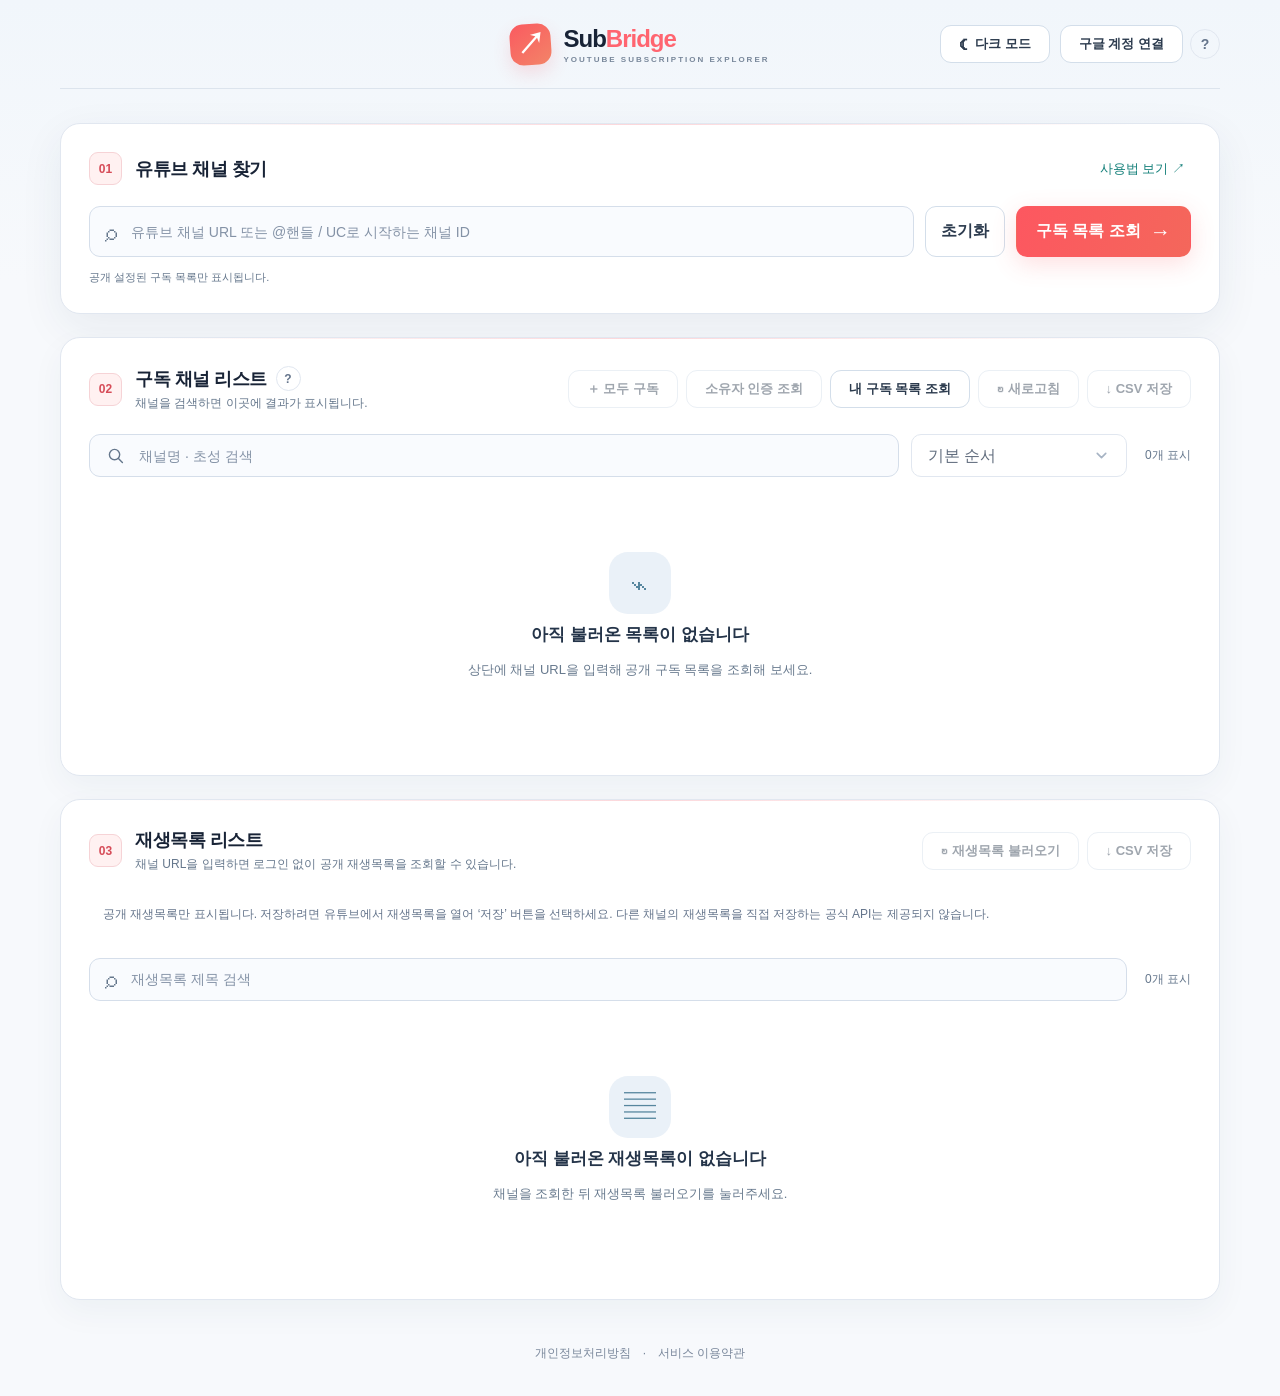
==== commit 275545c5: "Add files via upload" ====
--- a/index.html
+++ b/index.html
@@ -14,7 +14,7 @@
 <div id="syncNote" class="sync-note hidden" role="status"></div><div class="source-banner hidden" id="sourceBanner"><img id="sourceAvatar" src="" alt="" referrerpolicy="no-referrer"><div class="source-text"><span>조회한 채널</span><strong id="sourceName"></strong><a id="sourceUrl" href="#" target="_blank" rel="noopener noreferrer">유튜브에서 보기 ↗</a></div><div class="source-count"><strong id="sourceCount">0</strong><small id="sourceCountLabel">공개 구독 채널</small></div></div>
 <div class="tool-row"><div class="input-wrap filter-input"><span class="field-icon filter-search-icon" aria-hidden="true"><svg viewBox="0 0 24 24" width="19" height="19" fill="none" stroke="currentColor" stroke-width="1.8" stroke-linecap="round" stroke-linejoin="round"><circle cx="10.8" cy="10.8" r="6.5"/><path d="m16 16 4.7 4.7"/></svg></span><input id="filterInput" placeholder="채널명 · 초성 검색" disabled aria-label="채널명 또는 한글 초성으로 검색"></div><select id="sortSelect" disabled aria-label="정렬 기준"><option value="default">기본 순서</option><option value="nameAsc">채널명 가나다순</option><option value="nameDesc">채널명 역순</option><option value="newest">최근 구독순 (제공 데이터)</option></select><span class="counter" id="filterCount">0개 표시</span></div>
 <div class="grid" id="channelGrid"><div class="empty"><div class="empty-icon">⌁</div><h3>아직 불러온 목록이 없습니다</h3><p>상단에 채널 URL을 입력해 공개 구독 목록을 조회해 보세요.</p></div></div><div class="load-more-wrap hidden" id="moreWrap"><button class="ghost" id="moreBtn" type="button">남은 목록 이어서 불러오기 ↓</button></div></section>
-<section class="workspace playlist-workspace" aria-labelledby="playlistTitle" id="playlistSection"><div class="results-top"><div class="result-title"><span class="step">03</span><div><h2 id="playlistTitle">재생목록 리스트</h2><p id="playlistSubtitle">위에서 채널을 조회한 후 공개 재생목록을 불러올 수 있습니다.</p></div></div><div class="results-actions"><button id="loadPlaylistsBtn" class="ghost sm" type="button" disabled>↻ 재생목록 불러오기</button><button id="exportPlaylistsBtn" class="ghost sm" type="button" disabled>↓ CSV 저장</button></div></div><div class="playlist-hint">공개 재생목록만 표시됩니다. 저장하려면 유튜브에서 재생목록을 열어 ‘저장’ 버튼을 선택하세요. 다른 채널의 재생목록을 직접 저장하는 공식 API는 제공되지 않습니다.</div><div class="tool-row"><div class="input-wrap filter-input"><span class="field-icon" aria-hidden="true">⌕</span><input id="playlistFilterInput" type="search" placeholder="재생목록 제목 검색" disabled aria-label="재생목록 제목 검색"></div><span class="counter" id="playlistCount">0개 표시</span></div><div class="grid playlist-grid" id="playlistGrid"><div class="empty"><div class="empty-icon">▤</div><h3>아직 불러온 재생목록이 없습니다</h3><p>채널을 조회한 뒤 재생목록 불러오기를 눌러주세요.</p></div></div></section>
+<section class="workspace playlist-workspace" aria-labelledby="playlistTitle" id="playlistSection"><div class="results-top"><div class="result-title"><span class="step">03</span><div><h2 id="playlistTitle">재생목록 리스트</h2><p id="playlistSubtitle">채널 URL을 입력하면 로그인 없이 공개 재생목록을 조회할 수 있습니다.</p></div></div><div class="results-actions"><button id="loadPlaylistsBtn" class="ghost sm" type="button" disabled>↻ 재생목록 불러오기</button><button id="exportPlaylistsBtn" class="ghost sm" type="button" disabled>↓ CSV 저장</button></div></div><div class="playlist-hint">공개 재생목록만 표시됩니다. 저장하려면 유튜브에서 재생목록을 열어 ‘저장’ 버튼을 선택하세요. 다른 채널의 재생목록을 직접 저장하는 공식 API는 제공되지 않습니다.</div><div class="tool-row"><div class="input-wrap filter-input"><span class="field-icon" aria-hidden="true">⌕</span><input id="playlistFilterInput" type="search" placeholder="재생목록 제목 검색" disabled aria-label="재생목록 제목 검색"></div><span class="counter" id="playlistCount">0개 표시</span></div><div class="grid playlist-grid" id="playlistGrid"><div class="empty"><div class="empty-icon">▤</div><h3>아직 불러온 재생목록이 없습니다</h3><p>채널을 조회한 뒤 재생목록 불러오기를 눌러주세요.</p></div></div></section>
 
 </main><nav class="legal-links" aria-label="서비스 정책"><a href="privacy.html">개인정보처리방침</a><span aria-hidden="true">·</span><a href="terms.html">서비스 이용약관</a></nav></div>
 <dialog id="bulkSubscribeDialog" class="modal bulk-subscribe-modal" aria-labelledby="bulkSubscribeTitle"><div class="modal-inner"><div class="modal-head"><div><div class="eyebrow">SUBSCRIPTION BATCH</div><h2 id="bulkSubscribeTitle">모두 구독</h2></div><button class="iconbtn" id="closeBulkSubscribeBtn" type="button" aria-label="닫기">×</button></div><p class="muted" id="bulkSubscribeDescription">불러온 채널을 현재 연결할 YouTube 계정에서 구독합니다. 기존 구독은 건너뜁니다.</p><div class="bulk-stats"><span>목록 채널 <strong id="bulkTotal">0</strong>개</span><span>예상 최대 사용량 <strong id="bulkQuota">0</strong>유닛</span></div><p class="muted small">구독 추가 1회당 50유닛이 사용됩니다. 잔여 일일 할당량을 사이트에서 확인할 수 없으며, YouTube의 단시간 구독 제한이 발생할 수 있습니다. 다른 사람의 구독 목록을 내 계정에 복사하는 작업입니다.</p><label class="bulk-consent"><input id="bulkConsent" type="checkbox"><span>선택한 계정에서 목록 내 채널을 구독하는 작업을 승인합니다.</span></label><div id="bulkProgressArea" class="bulk-progress-area hidden" role="status" aria-live="polite"><div class="bulk-progress-track"><div id="bulkProgressFill"></div></div><p id="bulkProgressText">준비 중...</p></div><div class="bulk-actions"><button id="bulkCancelBtn" type="button" class="ghost">닫기</button><button id="bulkStartBtn" type="button" class="primary" disabled>모두 구독 시작</button></div></div></dialog>
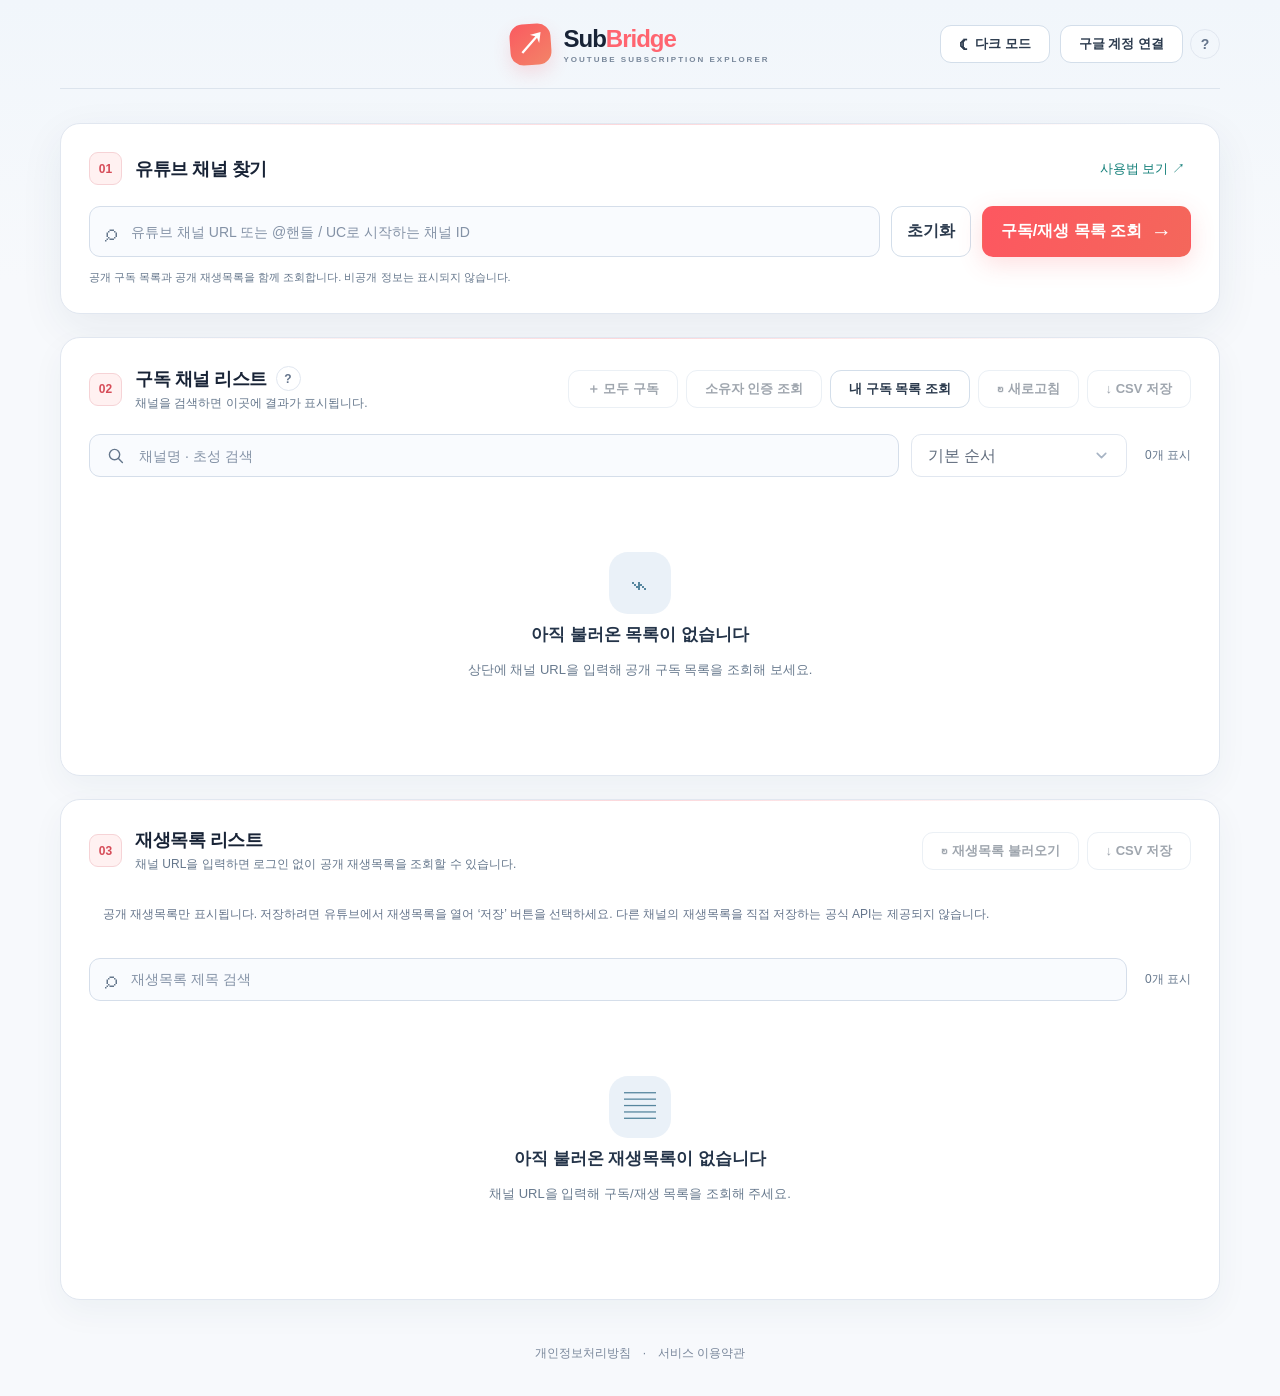
==== commit f844a3c2: "Add files via upload" ====
--- a/index.html
+++ b/index.html
@@ -9,12 +9,12 @@
 <header class="topbar"><a class="brand" href="./" aria-label="SubBridge 홈"><span class="brandicon">↗</span><span>Sub<span class="accent">Bridge</span><small>YOUTUBE SUBSCRIPTION EXPLORER</small></span></a><div class="headbuttons"><button class="ghost sm theme-toggle" id="themeBtn" type="button" aria-label="다크 모드로 전환" aria-pressed="false"><span id="themeIcon" aria-hidden="true">☾</span><span id="themeText">다크 모드</span></button><div class="auth-control"><button class="ghost sm auth-btn" id="loginBtn" type="button">구글 계정 연결</button><button class="help-dot" id="authHelpBtn" type="button" title="Google 계정 연결 안내" aria-label="Google 계정 연결이 필요한 경우 안내" aria-haspopup="dialog">?</button></div></div></header>
 <main>
 
-<section class="search-panel" aria-labelledby="queryTitle"><div class="panel-head"><div><span class="step">01</span><h2 id="queryTitle">유튜브 채널 찾기</h2></div><button class="link-btn" id="guideBtn" type="button">사용법 보기 ↗</button></div><form id="searchForm" class="search-form"><label for="channelInput" class="sr-only">공개 구독 목록을 조회할 채널 URL 또는 핸들</label><div class="input-wrap"><span class="field-icon">⌕</span><input id="channelInput" placeholder="유튜브 채널 URL 또는 @핸들 / UC로 시작하는 채널 ID" autocomplete="off" required spellcheck="false"></div><button class="ghost clear-input" id="clearInputBtn" type="button" aria-label="입력한 채널 URL 초기화">초기화</button><button class="primary search-submit" id="searchBtn" type="submit">구독 목록 조회 <span>→</span></button></form><div class="helper"><span>공개 설정된 구독 목록만 표시됩니다.</span></div></section>
+<section class="search-panel" aria-labelledby="queryTitle"><div class="panel-head"><div><span class="step">01</span><h2 id="queryTitle">유튜브 채널 찾기</h2></div><button class="link-btn" id="guideBtn" type="button">사용법 보기 ↗</button></div><form id="searchForm" class="search-form"><label for="channelInput" class="sr-only">공개 구독 및 재생목록을 조회할 채널 URL 또는 핸들</label><div class="input-wrap"><span class="field-icon">⌕</span><input id="channelInput" placeholder="유튜브 채널 URL 또는 @핸들 / UC로 시작하는 채널 ID" autocomplete="off" required spellcheck="false"></div><button class="ghost clear-input" id="clearInputBtn" type="button" aria-label="입력한 채널 URL 초기화">초기화</button><button class="primary search-submit" id="searchBtn" type="submit">구독/재생 목록 조회 <span>→</span></button></form><div class="helper"><span>공개 구독 목록과 공개 재생목록을 함께 조회합니다. 비공개 정보는 표시되지 않습니다.</span></div></section>
 <section class="workspace" id="workspace" aria-labelledby="resultsTitle"><div class="results-top"><div class="result-title"><span class="step">02</span><div><div class="results-title-line"><h2 id="resultsTitle">구독 채널 리스트</h2><button class="help-dot results-help-btn" id="youtubeLinkHelpBtn" type="button" title="YouTube 앱 대신 웹사이트로 여는 방법" aria-label="YouTube 앱 대신 브라우저에서 여는 방법 안내" aria-haspopup="dialog" aria-controls="youtubeLinkHelpDialog">?</button></div><p id="resultsSubtitle">채널을 검색하면 이곳에 결과가 표시됩니다.</p></div></div><div class="results-actions"><button id="bulkSubscribeBtn" class="ghost sm" type="button" disabled>＋ 모두 구독</button><button id="ownerVerifyBtn" class="ghost sm" type="button" disabled title="조회한 채널의 소유자 계정으로 로그인하여 인증된 목록을 조회합니다">소유자 인증 조회</button><button id="mySubsBtn" class="ghost sm" type="button">내 구독 목록 조회</button><button id="refreshBtn" class="ghost sm" type="button" disabled>↻ 새로고침</button><button id="exportBtn" class="ghost sm" type="button" disabled>↓ CSV 저장</button></div></div>
 <div id="syncNote" class="sync-note hidden" role="status"></div><div class="source-banner hidden" id="sourceBanner"><img id="sourceAvatar" src="" alt="" referrerpolicy="no-referrer"><div class="source-text"><span>조회한 채널</span><strong id="sourceName"></strong><a id="sourceUrl" href="#" target="_blank" rel="noopener noreferrer">유튜브에서 보기 ↗</a></div><div class="source-count"><strong id="sourceCount">0</strong><small id="sourceCountLabel">공개 구독 채널</small></div></div>
 <div class="tool-row"><div class="input-wrap filter-input"><span class="field-icon filter-search-icon" aria-hidden="true"><svg viewBox="0 0 24 24" width="19" height="19" fill="none" stroke="currentColor" stroke-width="1.8" stroke-linecap="round" stroke-linejoin="round"><circle cx="10.8" cy="10.8" r="6.5"/><path d="m16 16 4.7 4.7"/></svg></span><input id="filterInput" placeholder="채널명 · 초성 검색" disabled aria-label="채널명 또는 한글 초성으로 검색"></div><select id="sortSelect" disabled aria-label="정렬 기준"><option value="default">기본 순서</option><option value="nameAsc">채널명 가나다순</option><option value="nameDesc">채널명 역순</option><option value="newest">최근 구독순 (제공 데이터)</option></select><span class="counter" id="filterCount">0개 표시</span></div>
 <div class="grid" id="channelGrid"><div class="empty"><div class="empty-icon">⌁</div><h3>아직 불러온 목록이 없습니다</h3><p>상단에 채널 URL을 입력해 공개 구독 목록을 조회해 보세요.</p></div></div><div class="load-more-wrap hidden" id="moreWrap"><button class="ghost" id="moreBtn" type="button">남은 목록 이어서 불러오기 ↓</button></div></section>
-<section class="workspace playlist-workspace" aria-labelledby="playlistTitle" id="playlistSection"><div class="results-top"><div class="result-title"><span class="step">03</span><div><h2 id="playlistTitle">재생목록 리스트</h2><p id="playlistSubtitle">채널 URL을 입력하면 로그인 없이 공개 재생목록을 조회할 수 있습니다.</p></div></div><div class="results-actions"><button id="loadPlaylistsBtn" class="ghost sm" type="button" disabled>↻ 재생목록 불러오기</button><button id="exportPlaylistsBtn" class="ghost sm" type="button" disabled>↓ CSV 저장</button></div></div><div class="playlist-hint">공개 재생목록만 표시됩니다. 저장하려면 유튜브에서 재생목록을 열어 ‘저장’ 버튼을 선택하세요. 다른 채널의 재생목록을 직접 저장하는 공식 API는 제공되지 않습니다.</div><div class="tool-row"><div class="input-wrap filter-input"><span class="field-icon" aria-hidden="true">⌕</span><input id="playlistFilterInput" type="search" placeholder="재생목록 제목 검색" disabled aria-label="재생목록 제목 검색"></div><span class="counter" id="playlistCount">0개 표시</span></div><div class="grid playlist-grid" id="playlistGrid"><div class="empty"><div class="empty-icon">▤</div><h3>아직 불러온 재생목록이 없습니다</h3><p>채널을 조회한 뒤 재생목록 불러오기를 눌러주세요.</p></div></div></section>
+<section class="workspace playlist-workspace" aria-labelledby="playlistTitle" id="playlistSection"><div class="results-top"><div class="result-title"><span class="step">03</span><div><h2 id="playlistTitle">재생목록 리스트</h2><p id="playlistSubtitle">채널 URL을 입력하면 로그인 없이 공개 재생목록을 조회할 수 있습니다.</p></div></div><div class="results-actions"><button id="loadPlaylistsBtn" class="ghost sm" type="button" disabled>↻ 재생목록 불러오기</button><button id="exportPlaylistsBtn" class="ghost sm" type="button" disabled>↓ CSV 저장</button></div></div><div class="playlist-hint">공개 재생목록만 표시됩니다. 저장하려면 유튜브에서 재생목록을 열어 ‘저장’ 버튼을 선택하세요. 다른 채널의 재생목록을 직접 저장하는 공식 API는 제공되지 않습니다.</div><div class="tool-row"><div class="input-wrap filter-input"><span class="field-icon" aria-hidden="true">⌕</span><input id="playlistFilterInput" type="search" placeholder="재생목록 제목 검색" disabled aria-label="재생목록 제목 검색"></div><span class="counter" id="playlistCount">0개 표시</span></div><div class="grid playlist-grid" id="playlistGrid"><div class="empty"><div class="empty-icon">▤</div><h3>아직 불러온 재생목록이 없습니다</h3><p>채널 URL을 입력해 구독/재생 목록을 조회해 주세요.</p></div></div></section>
 
 </main><nav class="legal-links" aria-label="서비스 정책"><a href="privacy.html">개인정보처리방침</a><span aria-hidden="true">·</span><a href="terms.html">서비스 이용약관</a></nav></div>
 <dialog id="bulkSubscribeDialog" class="modal bulk-subscribe-modal" aria-labelledby="bulkSubscribeTitle"><div class="modal-inner"><div class="modal-head"><div><div class="eyebrow">SUBSCRIPTION BATCH</div><h2 id="bulkSubscribeTitle">모두 구독</h2></div><button class="iconbtn" id="closeBulkSubscribeBtn" type="button" aria-label="닫기">×</button></div><p class="muted" id="bulkSubscribeDescription">불러온 채널을 현재 연결할 YouTube 계정에서 구독합니다. 기존 구독은 건너뜁니다.</p><div class="bulk-stats"><span>목록 채널 <strong id="bulkTotal">0</strong>개</span><span>예상 최대 사용량 <strong id="bulkQuota">0</strong>유닛</span></div><p class="muted small">구독 추가 1회당 50유닛이 사용됩니다. 잔여 일일 할당량을 사이트에서 확인할 수 없으며, YouTube의 단시간 구독 제한이 발생할 수 있습니다. 다른 사람의 구독 목록을 내 계정에 복사하는 작업입니다.</p><label class="bulk-consent"><input id="bulkConsent" type="checkbox"><span>선택한 계정에서 목록 내 채널을 구독하는 작업을 승인합니다.</span></label><div id="bulkProgressArea" class="bulk-progress-area hidden" role="status" aria-live="polite"><div class="bulk-progress-track"><div id="bulkProgressFill"></div></div><p id="bulkProgressText">준비 중...</p></div><div class="bulk-actions"><button id="bulkCancelBtn" type="button" class="ghost">닫기</button><button id="bulkStartBtn" type="button" class="primary" disabled>모두 구독 시작</button></div></div></dialog>
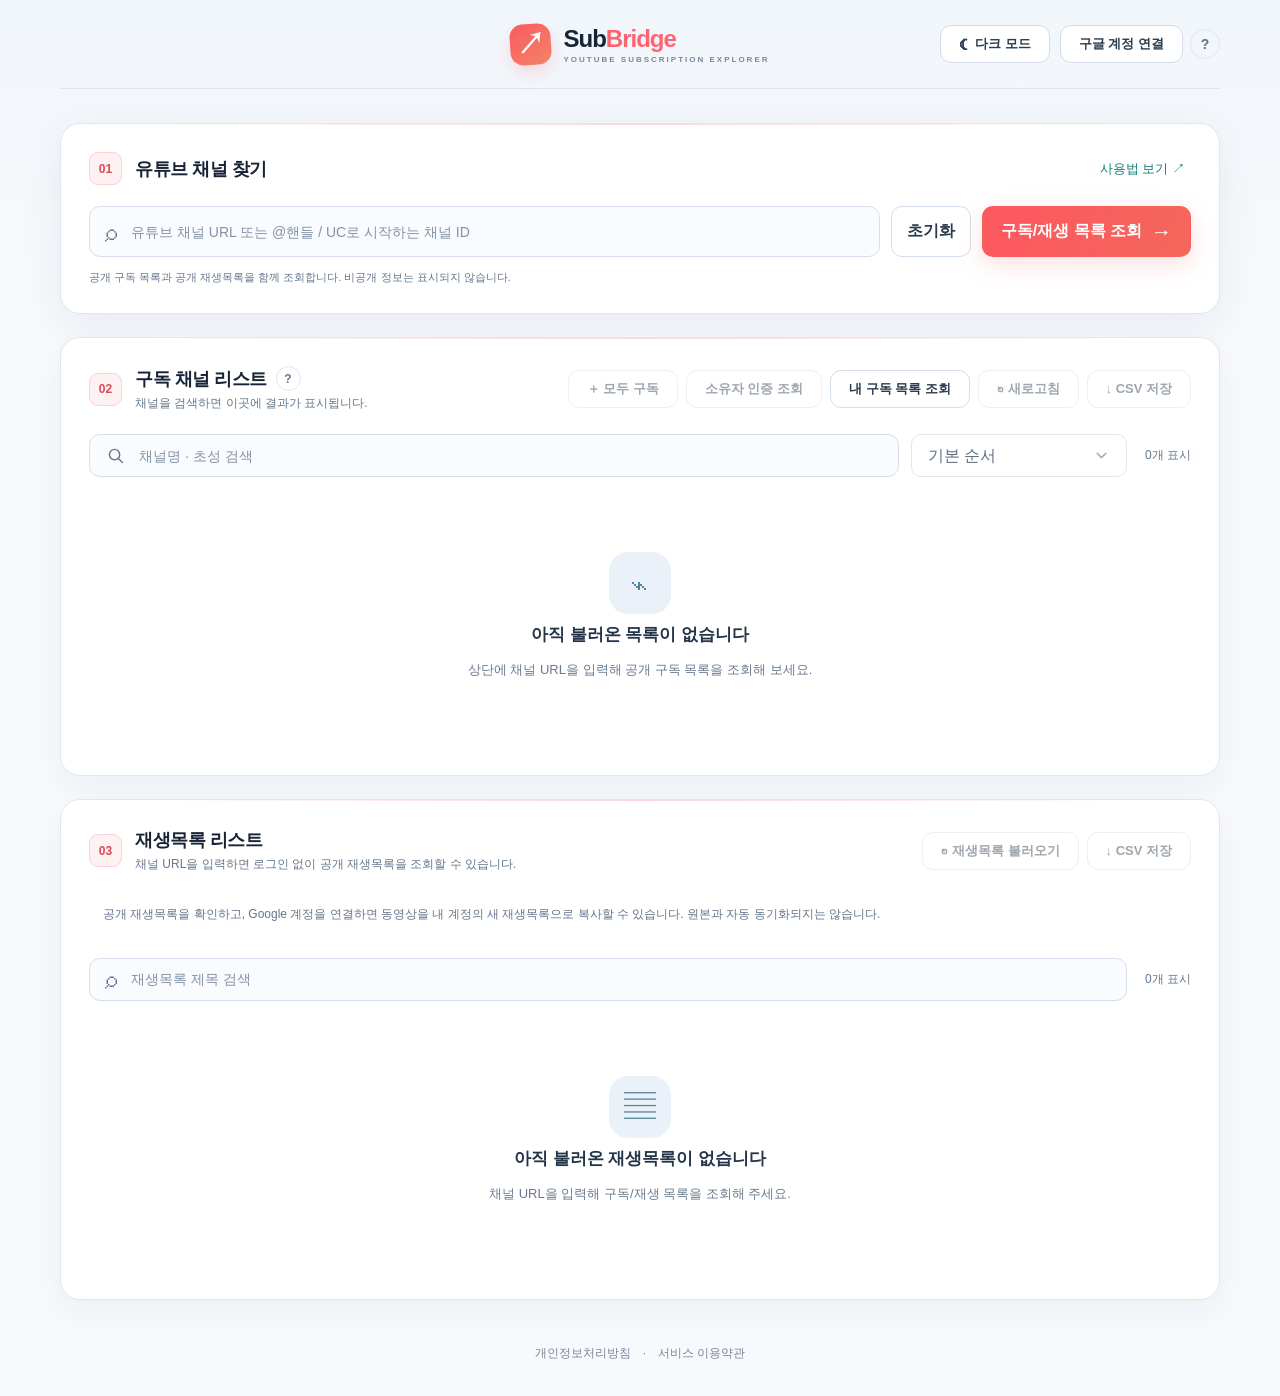
==== commit 32544d99: "Add files via upload" ====
--- a/index.html
+++ b/index.html
@@ -14,9 +14,10 @@
 <div id="syncNote" class="sync-note hidden" role="status"></div><div class="source-banner hidden" id="sourceBanner"><img id="sourceAvatar" src="" alt="" referrerpolicy="no-referrer"><div class="source-text"><span>조회한 채널</span><strong id="sourceName"></strong><a id="sourceUrl" href="#" target="_blank" rel="noopener noreferrer">유튜브에서 보기 ↗</a></div><div class="source-count"><strong id="sourceCount">0</strong><small id="sourceCountLabel">공개 구독 채널</small></div></div>
 <div class="tool-row"><div class="input-wrap filter-input"><span class="field-icon filter-search-icon" aria-hidden="true"><svg viewBox="0 0 24 24" width="19" height="19" fill="none" stroke="currentColor" stroke-width="1.8" stroke-linecap="round" stroke-linejoin="round"><circle cx="10.8" cy="10.8" r="6.5"/><path d="m16 16 4.7 4.7"/></svg></span><input id="filterInput" placeholder="채널명 · 초성 검색" disabled aria-label="채널명 또는 한글 초성으로 검색"></div><select id="sortSelect" disabled aria-label="정렬 기준"><option value="default">기본 순서</option><option value="nameAsc">채널명 가나다순</option><option value="nameDesc">채널명 역순</option><option value="newest">최근 구독순 (제공 데이터)</option></select><span class="counter" id="filterCount">0개 표시</span></div>
 <div class="grid" id="channelGrid"><div class="empty"><div class="empty-icon">⌁</div><h3>아직 불러온 목록이 없습니다</h3><p>상단에 채널 URL을 입력해 공개 구독 목록을 조회해 보세요.</p></div></div><div class="load-more-wrap hidden" id="moreWrap"><button class="ghost" id="moreBtn" type="button">남은 목록 이어서 불러오기 ↓</button></div></section>
-<section class="workspace playlist-workspace" aria-labelledby="playlistTitle" id="playlistSection"><div class="results-top"><div class="result-title"><span class="step">03</span><div><h2 id="playlistTitle">재생목록 리스트</h2><p id="playlistSubtitle">채널 URL을 입력하면 로그인 없이 공개 재생목록을 조회할 수 있습니다.</p></div></div><div class="results-actions"><button id="loadPlaylistsBtn" class="ghost sm" type="button" disabled>↻ 재생목록 불러오기</button><button id="exportPlaylistsBtn" class="ghost sm" type="button" disabled>↓ CSV 저장</button></div></div><div class="playlist-hint">공개 재생목록만 표시됩니다. 저장하려면 유튜브에서 재생목록을 열어 ‘저장’ 버튼을 선택하세요. 다른 채널의 재생목록을 직접 저장하는 공식 API는 제공되지 않습니다.</div><div class="tool-row"><div class="input-wrap filter-input"><span class="field-icon" aria-hidden="true">⌕</span><input id="playlistFilterInput" type="search" placeholder="재생목록 제목 검색" disabled aria-label="재생목록 제목 검색"></div><span class="counter" id="playlistCount">0개 표시</span></div><div class="grid playlist-grid" id="playlistGrid"><div class="empty"><div class="empty-icon">▤</div><h3>아직 불러온 재생목록이 없습니다</h3><p>채널 URL을 입력해 구독/재생 목록을 조회해 주세요.</p></div></div></section>
+<section class="workspace playlist-workspace" aria-labelledby="playlistTitle" id="playlistSection"><div class="results-top"><div class="result-title"><span class="step">03</span><div><h2 id="playlistTitle">재생목록 리스트</h2><p id="playlistSubtitle">채널 URL을 입력하면 로그인 없이 공개 재생목록을 조회할 수 있습니다.</p></div></div><div class="results-actions"><button id="loadPlaylistsBtn" class="ghost sm" type="button" disabled>↻ 재생목록 불러오기</button><button id="exportPlaylistsBtn" class="ghost sm" type="button" disabled>↓ CSV 저장</button></div></div><div class="playlist-hint">공개 재생목록을 확인하고, Google 계정을 연결하면 동영상을 내 계정의 새 재생목록으로 복사할 수 있습니다. 원본과 자동 동기화되지는 않습니다.</div><div class="tool-row"><div class="input-wrap filter-input"><span class="field-icon" aria-hidden="true">⌕</span><input id="playlistFilterInput" type="search" placeholder="재생목록 제목 검색" disabled aria-label="재생목록 제목 검색"></div><span class="counter" id="playlistCount">0개 표시</span></div><div class="grid playlist-grid" id="playlistGrid"><div class="empty"><div class="empty-icon">▤</div><h3>아직 불러온 재생목록이 없습니다</h3><p>채널 URL을 입력해 구독/재생 목록을 조회해 주세요.</p></div></div></section>
 
 </main><nav class="legal-links" aria-label="서비스 정책"><a href="privacy.html">개인정보처리방침</a><span aria-hidden="true">·</span><a href="terms.html">서비스 이용약관</a></nav></div>
+<dialog id="playlistCopyDialog" class="modal playlist-copy-dialog" aria-labelledby="playlistCopyTitle"><div class="modal-inner"><div class="modal-head"><div><div class="eyebrow">PLAYLIST COPY</div><h2 id="playlistCopyTitle">내 재생목록으로 복사</h2></div><button class="iconbtn" id="closePlaylistCopyBtn" type="button" aria-label="닫기">×</button></div><p class="muted" id="playlistCopyDescription"></p><div class="bulk-stats"><span>원본 동영상 <strong id="playlistCopyTotal">0</strong>개</span><span>예상 최대 <strong id="playlistCopyQuota">0</strong>유닛</span></div><p class="muted small">내 계정에 별도의 새 비공개 재생목록을 만들고 접근 가능한 동영상만 원래 순서대로 추가합니다. 영상당 50유닛과 생성 50유닛이 필요합니다. 삭제·비공개 동영상은 누락될 수 있습니다. 도중 중단하면 생성된 재생목록과 이미 추가한 동영상은 남습니다.</p><label class="bulk-consent"><input type="checkbox" id="playlistCopyConsent"><span>내 계정에 새 비공개 재생목록을 만들고 동영상을 복사하는 데 동의합니다.</span></label><div id="playlistCopyProgress" class="bulk-progress-area hidden" role="status" aria-live="polite"><div class="bulk-progress-track"><div id="playlistCopyProgressFill"></div></div><p id="playlistCopyProgressText">준비 중…</p><a id="playlistCopyResult" class="playlist-copy-result hidden" href="#" target="_blank" rel="noopener noreferrer">내 재생목록 열기 ↗</a></div><div class="bulk-actions"><button type="button" id="playlistCopyCancel" class="ghost">닫기</button><button type="button" id="playlistCopyStart" class="primary" disabled>복사 시작</button></div></div></dialog>
 <dialog id="bulkSubscribeDialog" class="modal bulk-subscribe-modal" aria-labelledby="bulkSubscribeTitle"><div class="modal-inner"><div class="modal-head"><div><div class="eyebrow">SUBSCRIPTION BATCH</div><h2 id="bulkSubscribeTitle">모두 구독</h2></div><button class="iconbtn" id="closeBulkSubscribeBtn" type="button" aria-label="닫기">×</button></div><p class="muted" id="bulkSubscribeDescription">불러온 채널을 현재 연결할 YouTube 계정에서 구독합니다. 기존 구독은 건너뜁니다.</p><div class="bulk-stats"><span>목록 채널 <strong id="bulkTotal">0</strong>개</span><span>예상 최대 사용량 <strong id="bulkQuota">0</strong>유닛</span></div><p class="muted small">구독 추가 1회당 50유닛이 사용됩니다. 잔여 일일 할당량을 사이트에서 확인할 수 없으며, YouTube의 단시간 구독 제한이 발생할 수 있습니다. 다른 사람의 구독 목록을 내 계정에 복사하는 작업입니다.</p><label class="bulk-consent"><input id="bulkConsent" type="checkbox"><span>선택한 계정에서 목록 내 채널을 구독하는 작업을 승인합니다.</span></label><div id="bulkProgressArea" class="bulk-progress-area hidden" role="status" aria-live="polite"><div class="bulk-progress-track"><div id="bulkProgressFill"></div></div><p id="bulkProgressText">준비 중...</p></div><div class="bulk-actions"><button id="bulkCancelBtn" type="button" class="ghost">닫기</button><button id="bulkStartBtn" type="button" class="primary" disabled>모두 구독 시작</button></div></div></dialog>
 <dialog id="accountChoiceDialog" class="modal account-choice-modal" aria-labelledby="accountChoiceTitle"><div class="modal-inner"><div class="modal-head"><div><div class="eyebrow">GOOGLE ACCOUNT</div><h2 id="accountChoiceTitle">연결된 계정 관리</h2></div><button class="iconbtn" id="closeAccountChoiceBtn" type="button" aria-label="닫기">×</button></div><p class="muted">현재 연결된 구글 계정을 계속 사용하거나, 다른 구글 계정으로 다시 연결할 수 있습니다.</p><div class="account-choice-actions"><button class="ghost account-choice-button" id="keepAccountBtn" type="button">✓ 현재 계정 유지</button><button class="primary account-choice-button" id="switchAccountBtn" type="button">↻ 다른 계정 연결</button></div></div></dialog>
 <dialog id="authHelpDialog" class="modal auth-help-modal" aria-labelledby="authHelpTitle"><div class="modal-inner"><div class="modal-head"><div><div class="eyebrow">OPTIONAL GOOGLE CONNECTION</div><h2 id="authHelpTitle">언제 Google 계정 연결이 필요한가요?</h2></div><button class="iconbtn" id="closeAuthHelpBtn" type="button" aria-label="닫기">×</button></div><div class="auth-explain"><div class="explain-line"><span class="explain-icon">↗</span><div><strong>연결 없이 이용 가능</strong><p>다른 사람의 공개 구독 목록 조회, 검색, 정렬, CSV 저장 및 <b>유튜브에서 구독</b> 기능은 Google 계정을 연결하지 않아도 사용할 수 있습니다.</p></div></div><div class="explain-line"><span class="explain-icon accent-icon">✓</span><div><strong>바로 구독 또는 내 목록을 조회할 때 연결</strong><p>SubBridge 안에서 <b>바로 구독</b>하거나 <b>내 구독 목록 조회</b>를 이용하려면 Google 로그인과 YouTube 권한 승인이 필요합니다.</p></div></div></div><p class="muted small">로그인 계정 정보는 계정 연결을 요청한 경우에만 사용됩니다. 권한 동의 여부는 Google 화면에서 직접 결정합니다.</p><button id="authHelpOkayBtn" class="primary block" type="button">확인</button></div></dialog>
--- a/style.css
+++ b/style.css
@@ -413,3 +413,9 @@
 .playlist-open{display:block;text-align:center;text-decoration:none;margin-top:auto;padding:10px 8px;font-size:12px;border-radius:9px}
 @media(max-width:760px){.playlist-grid{grid-template-columns:repeat(2,minmax(0,1fr))}.playlist-workspace{margin-top:14px}.playlist-cover{height:90px}.playlist-body{padding:9px}.playlist-body h3{font-size:12px}.playlist-open{font-size:11px;padding:9px 4px}.playlist-hint{font-size:11px}}
 @media(prefers-reduced-motion:reduce){.playlist-card{transition:none}.playlist-card:hover{transform:none}}
+
+/* Playlist copy controls */
+.playlist-copy-btn{display:block;width:100%;margin-top:7px;padding:9px 10px;font-size:12px;border-radius:10px;white-space:normal}
+.playlist-copy-dialog .modal-inner{max-width:510px}
+.playlist-copy-result{display:inline-block;margin-top:8px;color:var(--accent,#e85a70);font-weight:700;text-decoration:underline}
+@media(max-width:600px){.playlist-copy-btn{font-size:11px;padding:8px 5px}.playlist-copy-dialog .modal-inner{max-width:calc(100vw - 30px)}}
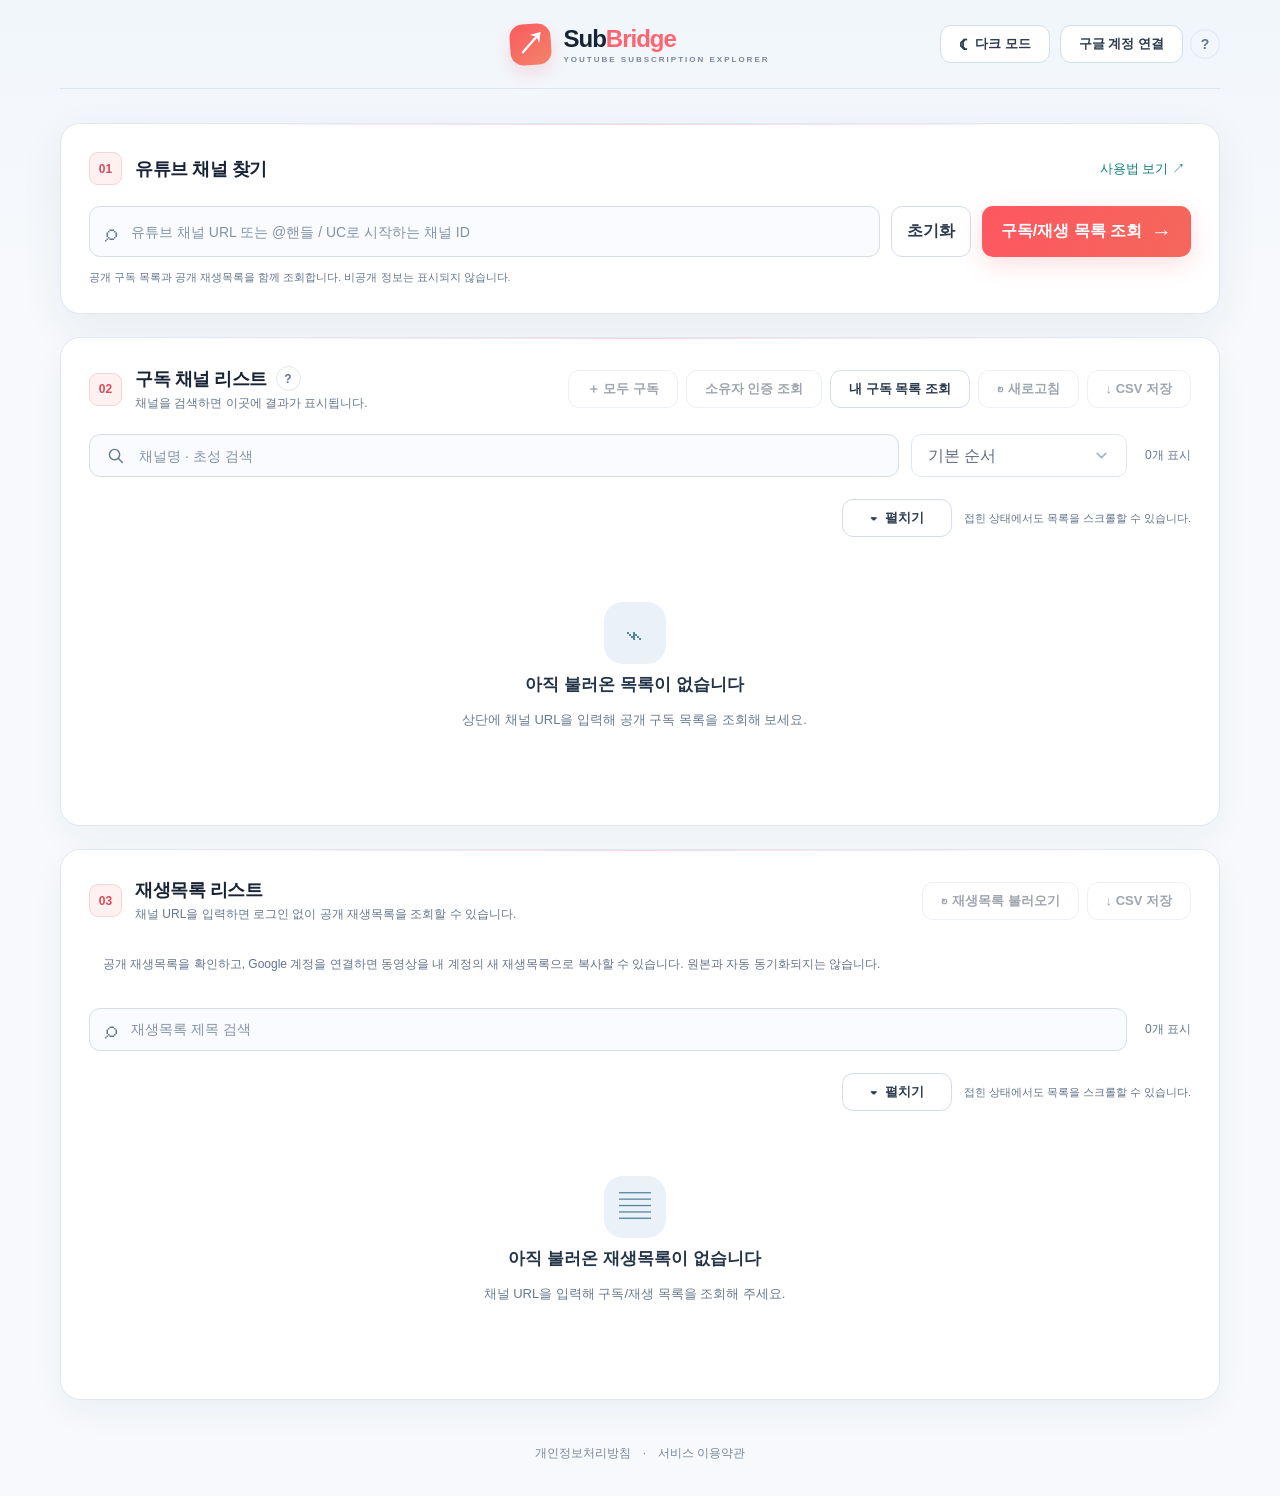
==== commit 31ee0a7a: "Add files via upload" ====
--- a/index.html
+++ b/index.html
@@ -13,8 +13,8 @@
 <section class="workspace" id="workspace" aria-labelledby="resultsTitle"><div class="results-top"><div class="result-title"><span class="step">02</span><div><div class="results-title-line"><h2 id="resultsTitle">구독 채널 리스트</h2><button class="help-dot results-help-btn" id="youtubeLinkHelpBtn" type="button" title="YouTube 앱 대신 웹사이트로 여는 방법" aria-label="YouTube 앱 대신 브라우저에서 여는 방법 안내" aria-haspopup="dialog" aria-controls="youtubeLinkHelpDialog">?</button></div><p id="resultsSubtitle">채널을 검색하면 이곳에 결과가 표시됩니다.</p></div></div><div class="results-actions"><button id="bulkSubscribeBtn" class="ghost sm" type="button" disabled>＋ 모두 구독</button><button id="ownerVerifyBtn" class="ghost sm" type="button" disabled title="조회한 채널의 소유자 계정으로 로그인하여 인증된 목록을 조회합니다">소유자 인증 조회</button><button id="mySubsBtn" class="ghost sm" type="button">내 구독 목록 조회</button><button id="refreshBtn" class="ghost sm" type="button" disabled>↻ 새로고침</button><button id="exportBtn" class="ghost sm" type="button" disabled>↓ CSV 저장</button></div></div>
 <div id="syncNote" class="sync-note hidden" role="status"></div><div class="source-banner hidden" id="sourceBanner"><img id="sourceAvatar" src="" alt="" referrerpolicy="no-referrer"><div class="source-text"><span>조회한 채널</span><strong id="sourceName"></strong><a id="sourceUrl" href="#" target="_blank" rel="noopener noreferrer">유튜브에서 보기 ↗</a></div><div class="source-count"><strong id="sourceCount">0</strong><small id="sourceCountLabel">공개 구독 채널</small></div></div>
 <div class="tool-row"><div class="input-wrap filter-input"><span class="field-icon filter-search-icon" aria-hidden="true"><svg viewBox="0 0 24 24" width="19" height="19" fill="none" stroke="currentColor" stroke-width="1.8" stroke-linecap="round" stroke-linejoin="round"><circle cx="10.8" cy="10.8" r="6.5"/><path d="m16 16 4.7 4.7"/></svg></span><input id="filterInput" placeholder="채널명 · 초성 검색" disabled aria-label="채널명 또는 한글 초성으로 검색"></div><select id="sortSelect" disabled aria-label="정렬 기준"><option value="default">기본 순서</option><option value="nameAsc">채널명 가나다순</option><option value="nameDesc">채널명 역순</option><option value="newest">최근 구독순 (제공 데이터)</option></select><span class="counter" id="filterCount">0개 표시</span></div>
-<div class="grid" id="channelGrid"><div class="empty"><div class="empty-icon">⌁</div><h3>아직 불러온 목록이 없습니다</h3><p>상단에 채널 URL을 입력해 공개 구독 목록을 조회해 보세요.</p></div></div><div class="load-more-wrap hidden" id="moreWrap"><button class="ghost" id="moreBtn" type="button">남은 목록 이어서 불러오기 ↓</button></div></section>
-<section class="workspace playlist-workspace" aria-labelledby="playlistTitle" id="playlistSection"><div class="results-top"><div class="result-title"><span class="step">03</span><div><h2 id="playlistTitle">재생목록 리스트</h2><p id="playlistSubtitle">채널 URL을 입력하면 로그인 없이 공개 재생목록을 조회할 수 있습니다.</p></div></div><div class="results-actions"><button id="loadPlaylistsBtn" class="ghost sm" type="button" disabled>↻ 재생목록 불러오기</button><button id="exportPlaylistsBtn" class="ghost sm" type="button" disabled>↓ CSV 저장</button></div></div><div class="playlist-hint">공개 재생목록을 확인하고, Google 계정을 연결하면 동영상을 내 계정의 새 재생목록으로 복사할 수 있습니다. 원본과 자동 동기화되지는 않습니다.</div><div class="tool-row"><div class="input-wrap filter-input"><span class="field-icon" aria-hidden="true">⌕</span><input id="playlistFilterInput" type="search" placeholder="재생목록 제목 검색" disabled aria-label="재생목록 제목 검색"></div><span class="counter" id="playlistCount">0개 표시</span></div><div class="grid playlist-grid" id="playlistGrid"><div class="empty"><div class="empty-icon">▤</div><h3>아직 불러온 재생목록이 없습니다</h3><p>채널 URL을 입력해 구독/재생 목록을 조회해 주세요.</p></div></div></section>
+<div class="list-display-actions"><button class="ghost sm list-toggle" id="channelListToggle" type="button" aria-controls="channelGrid" aria-expanded="false"><span class="toggle-arrow" aria-hidden="true">▾</span><span class="toggle-label">펼치기</span></button><span class="list-scroll-hint">접힌 상태에서도 목록을 스크롤할 수 있습니다.</span></div><div class="grid list-clamp is-collapsed" id="channelGrid"><div class="empty"><div class="empty-icon">⌁</div><h3>아직 불러온 목록이 없습니다</h3><p>상단에 채널 URL을 입력해 공개 구독 목록을 조회해 보세요.</p></div></div><div class="load-more-wrap hidden" id="moreWrap"><button class="ghost" id="moreBtn" type="button">남은 목록 이어서 불러오기 ↓</button></div></section>
+<section class="workspace playlist-workspace" aria-labelledby="playlistTitle" id="playlistSection"><div class="results-top"><div class="result-title"><span class="step">03</span><div><h2 id="playlistTitle">재생목록 리스트</h2><p id="playlistSubtitle">채널 URL을 입력하면 로그인 없이 공개 재생목록을 조회할 수 있습니다.</p></div></div><div class="results-actions"><button id="loadPlaylistsBtn" class="ghost sm" type="button" disabled>↻ 재생목록 불러오기</button><button id="exportPlaylistsBtn" class="ghost sm" type="button" disabled>↓ CSV 저장</button></div></div><div class="playlist-hint">공개 재생목록을 확인하고, Google 계정을 연결하면 동영상을 내 계정의 새 재생목록으로 복사할 수 있습니다. 원본과 자동 동기화되지는 않습니다.</div><div class="tool-row"><div class="input-wrap filter-input"><span class="field-icon" aria-hidden="true">⌕</span><input id="playlistFilterInput" type="search" placeholder="재생목록 제목 검색" disabled aria-label="재생목록 제목 검색"></div><span class="counter" id="playlistCount">0개 표시</span></div><div class="list-display-actions"><button class="ghost sm list-toggle" id="playlistListToggle" type="button" aria-controls="playlistGrid" aria-expanded="false"><span class="toggle-arrow" aria-hidden="true">▾</span><span class="toggle-label">펼치기</span></button><span class="list-scroll-hint">접힌 상태에서도 목록을 스크롤할 수 있습니다.</span></div><div class="grid playlist-grid list-clamp is-collapsed" id="playlistGrid"><div class="empty"><div class="empty-icon">▤</div><h3>아직 불러온 재생목록이 없습니다</h3><p>채널 URL을 입력해 구독/재생 목록을 조회해 주세요.</p></div></div></section>
 
 </main><nav class="legal-links" aria-label="서비스 정책"><a href="privacy.html">개인정보처리방침</a><span aria-hidden="true">·</span><a href="terms.html">서비스 이용약관</a></nav></div>
 <dialog id="playlistCopyDialog" class="modal playlist-copy-dialog" aria-labelledby="playlistCopyTitle"><div class="modal-inner"><div class="modal-head"><div><div class="eyebrow">PLAYLIST COPY</div><h2 id="playlistCopyTitle">내 재생목록으로 복사</h2></div><button class="iconbtn" id="closePlaylistCopyBtn" type="button" aria-label="닫기">×</button></div><p class="muted" id="playlistCopyDescription"></p><div class="bulk-stats"><span>원본 동영상 <strong id="playlistCopyTotal">0</strong>개</span><span>예상 최대 <strong id="playlistCopyQuota">0</strong>유닛</span></div><p class="muted small">내 계정에 별도의 새 비공개 재생목록을 만들고 접근 가능한 동영상만 원래 순서대로 추가합니다. 영상당 50유닛과 생성 50유닛이 필요합니다. 삭제·비공개 동영상은 누락될 수 있습니다. 도중 중단하면 생성된 재생목록과 이미 추가한 동영상은 남습니다.</p><label class="bulk-consent"><input type="checkbox" id="playlistCopyConsent"><span>내 계정에 새 비공개 재생목록을 만들고 동영상을 복사하는 데 동의합니다.</span></label><div id="playlistCopyProgress" class="bulk-progress-area hidden" role="status" aria-live="polite"><div class="bulk-progress-track"><div id="playlistCopyProgressFill"></div></div><p id="playlistCopyProgressText">준비 중…</p><a id="playlistCopyResult" class="playlist-copy-result hidden" href="#" target="_blank" rel="noopener noreferrer">내 재생목록 열기 ↗</a></div><div class="bulk-actions"><button type="button" id="playlistCopyCancel" class="ghost">닫기</button><button type="button" id="playlistCopyStart" class="primary" disabled>복사 시작</button></div></div></dialog>
--- a/style.css
+++ b/style.css
@@ -419,3 +419,18 @@
 .playlist-copy-dialog .modal-inner{max-width:510px}
 .playlist-copy-result{display:inline-block;margin-top:8px;color:var(--accent,#e85a70);font-weight:700;text-decoration:underline}
 @media(max-width:600px){.playlist-copy-btn{font-size:11px;padding:8px 5px}.playlist-copy-dialog .modal-inner{max-width:calc(100vw - 30px)}}
+
+
+/* 3-row scrollable list previews (subscription channels / public playlists). */
+.list-display-actions{display:flex;align-items:center;gap:12px;justify-content:flex-end;margin:10px 0 12px;flex-wrap:wrap}
+.list-display-actions .list-toggle{min-width:110px;gap:8px}
+.list-toggle .toggle-arrow{display:inline-block;transition:transform .2s ease;font-size:14px}
+.list-toggle[aria-expanded="true"] .toggle-arrow{transform:rotate(180deg)}
+.list-scroll-hint{font-size:11px;color:var(--muted);line-height:1.5}
+.list-clamp{min-height:0}
+.list-clamp.is-collapsed{max-height:var(--list-three-row-height,520px);overflow-y:auto;overflow-x:hidden;overscroll-behavior-y:contain;scrollbar-gutter:stable;align-content:start;padding-right:4px}
+.list-clamp.is-collapsed::-webkit-scrollbar{width:7px}
+.list-clamp.is-collapsed::-webkit-scrollbar-thumb{background:#71839878;border-radius:10px}
+.list-clamp:not(.is-collapsed){max-height:none;overflow:visible}
+@media(max-width:760px){.list-display-actions{justify-content:space-between;gap:8px}.list-scroll-hint{flex:1;text-align:right;font-size:10px}.list-clamp.is-collapsed{padding-right:3px;scrollbar-gutter:auto}}
+@media(prefers-reduced-motion:reduce){.list-toggle .toggle-arrow{transition:none}}
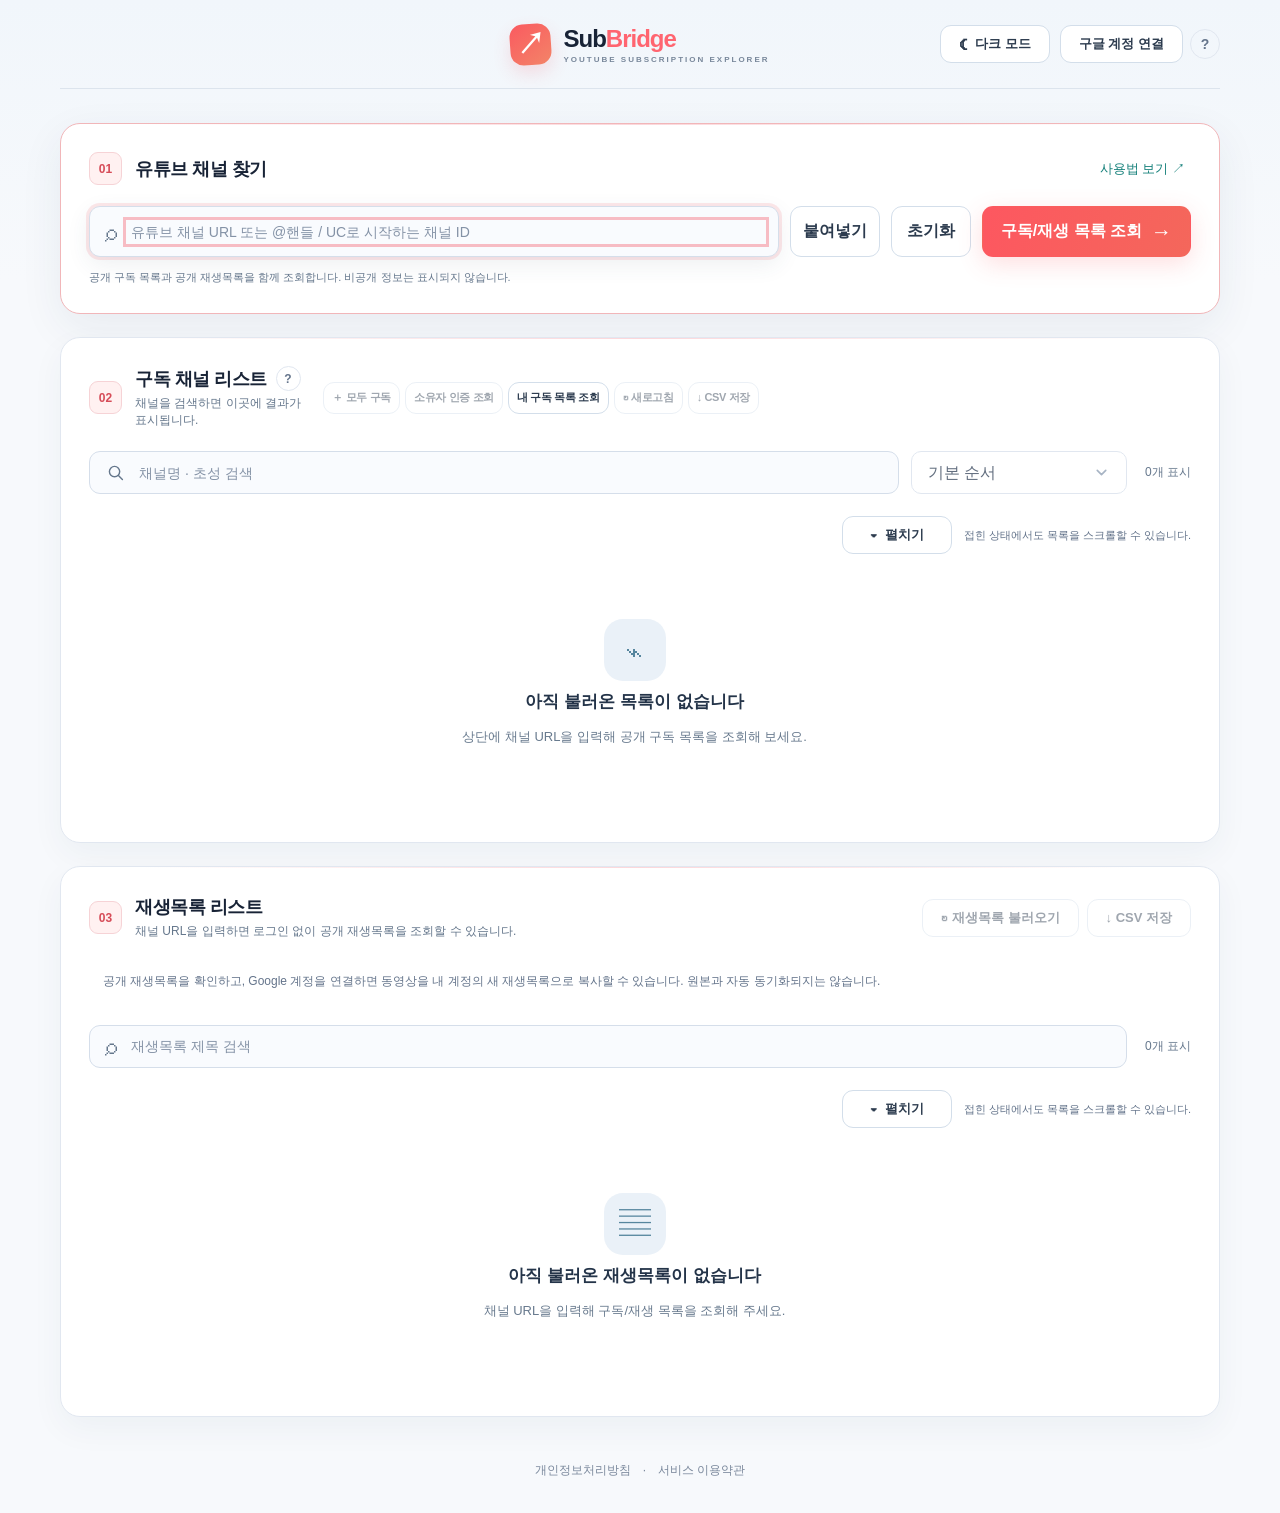
==== commit eb45101c: "Add files via upload" ====
--- a/index.html
+++ b/index.html
@@ -9,7 +9,7 @@
 <header class="topbar"><a class="brand" href="./" aria-label="SubBridge 홈"><span class="brandicon">↗</span><span>Sub<span class="accent">Bridge</span><small>YOUTUBE SUBSCRIPTION EXPLORER</small></span></a><div class="headbuttons"><button class="ghost sm theme-toggle" id="themeBtn" type="button" aria-label="다크 모드로 전환" aria-pressed="false"><span id="themeIcon" aria-hidden="true">☾</span><span id="themeText">다크 모드</span></button><div class="auth-control"><button class="ghost sm auth-btn" id="loginBtn" type="button">구글 계정 연결</button><button class="help-dot" id="authHelpBtn" type="button" title="Google 계정 연결 안내" aria-label="Google 계정 연결이 필요한 경우 안내" aria-haspopup="dialog">?</button></div></div></header>
 <main>
 
-<section class="search-panel" aria-labelledby="queryTitle"><div class="panel-head"><div><span class="step">01</span><h2 id="queryTitle">유튜브 채널 찾기</h2></div><button class="link-btn" id="guideBtn" type="button">사용법 보기 ↗</button></div><form id="searchForm" class="search-form"><label for="channelInput" class="sr-only">공개 구독 및 재생목록을 조회할 채널 URL 또는 핸들</label><div class="input-wrap"><span class="field-icon">⌕</span><input id="channelInput" placeholder="유튜브 채널 URL 또는 @핸들 / UC로 시작하는 채널 ID" autocomplete="off" required spellcheck="false"></div><button class="ghost clear-input" id="clearInputBtn" type="button" aria-label="입력한 채널 URL 초기화">초기화</button><button class="primary search-submit" id="searchBtn" type="submit">구독/재생 목록 조회 <span>→</span></button></form><div class="helper"><span>공개 구독 목록과 공개 재생목록을 함께 조회합니다. 비공개 정보는 표시되지 않습니다.</span></div></section>
+<section class="search-panel" aria-labelledby="queryTitle"><div class="panel-head"><div><span class="step">01</span><h2 id="queryTitle">유튜브 채널 찾기</h2></div><button class="link-btn" id="guideBtn" type="button">사용법 보기 ↗</button></div><form id="searchForm" class="search-form"><label for="channelInput" class="sr-only">공개 구독 및 재생목록을 조회할 채널 URL 또는 핸들</label><div class="input-wrap"><span class="field-icon">⌕</span><input id="channelInput" placeholder="유튜브 채널 URL 또는 @핸들 / UC로 시작하는 채널 ID" autocomplete="off" required spellcheck="false"></div><button class="ghost paste-input" id="pasteInputBtn" type="button" aria-label="클립보드의 YouTube 채널 주소 붙여넣기">붙여넣기</button><button class="ghost clear-input" id="clearInputBtn" type="button" aria-label="입력한 채널 URL 초기화">초기화</button><button class="primary search-submit" id="searchBtn" type="submit">구독/재생 목록 조회 <span>→</span></button></form><div class="helper"><span>공개 구독 목록과 공개 재생목록을 함께 조회합니다. 비공개 정보는 표시되지 않습니다.</span></div></section>
 <section class="workspace" id="workspace" aria-labelledby="resultsTitle"><div class="results-top"><div class="result-title"><span class="step">02</span><div><div class="results-title-line"><h2 id="resultsTitle">구독 채널 리스트</h2><button class="help-dot results-help-btn" id="youtubeLinkHelpBtn" type="button" title="YouTube 앱 대신 웹사이트로 여는 방법" aria-label="YouTube 앱 대신 브라우저에서 여는 방법 안내" aria-haspopup="dialog" aria-controls="youtubeLinkHelpDialog">?</button></div><p id="resultsSubtitle">채널을 검색하면 이곳에 결과가 표시됩니다.</p></div></div><div class="results-actions"><button id="bulkSubscribeBtn" class="ghost sm" type="button" disabled>＋ 모두 구독</button><button id="ownerVerifyBtn" class="ghost sm" type="button" disabled title="조회한 채널의 소유자 계정으로 로그인하여 인증된 목록을 조회합니다">소유자 인증 조회</button><button id="mySubsBtn" class="ghost sm" type="button">내 구독 목록 조회</button><button id="refreshBtn" class="ghost sm" type="button" disabled>↻ 새로고침</button><button id="exportBtn" class="ghost sm" type="button" disabled>↓ CSV 저장</button></div></div>
 <div id="syncNote" class="sync-note hidden" role="status"></div><div class="source-banner hidden" id="sourceBanner"><img id="sourceAvatar" src="" alt="" referrerpolicy="no-referrer"><div class="source-text"><span>조회한 채널</span><strong id="sourceName"></strong><a id="sourceUrl" href="#" target="_blank" rel="noopener noreferrer">유튜브에서 보기 ↗</a></div><div class="source-count"><strong id="sourceCount">0</strong><small id="sourceCountLabel">공개 구독 채널</small></div></div>
 <div class="tool-row"><div class="input-wrap filter-input"><span class="field-icon filter-search-icon" aria-hidden="true"><svg viewBox="0 0 24 24" width="19" height="19" fill="none" stroke="currentColor" stroke-width="1.8" stroke-linecap="round" stroke-linejoin="round"><circle cx="10.8" cy="10.8" r="6.5"/><path d="m16 16 4.7 4.7"/></svg></span><input id="filterInput" placeholder="채널명 · 초성 검색" disabled aria-label="채널명 또는 한글 초성으로 검색"></div><select id="sortSelect" disabled aria-label="정렬 기준"><option value="default">기본 순서</option><option value="nameAsc">채널명 가나다순</option><option value="nameDesc">채널명 역순</option><option value="newest">최근 구독순 (제공 데이터)</option></select><span class="counter" id="filterCount">0개 표시</span></div>
@@ -26,4 +26,4 @@
 <div id="toastHost" class="toast-host" aria-live="polite"></div>
 
 <dialog id="guideDialog" class="modal"><div class="modal-inner"><div class="modal-head"><div><div class="eyebrow">HELP</div><h2>사용 방법</h2></div><button class="iconbtn" id="closeGuideBtn" type="button" aria-label="닫기">×</button></div><ol class="guide-list"><li>조회할 상대방의 <b>유튜브 채널 URL</b>을 붙여 넣고 구독 목록을 조회합니다. <b>Google 계정 연결은 필요하지 않습니다.</b> 비공개 구독은 볼 수 없습니다.</li><li>기본 <b>유튜브에서 구독</b> 버튼을 누르면 Chrome/Windows에 설정된 YouTube 링크 열기 방식으로 바로 이동합니다. 필요한 경우 Google 계정 연결 후 <b>바로 구독</b>을 누릅니다.</li></ol><p class="muted small">개인 구독 목록을 공개할지 여부는 각 유튜브 사용자가 결정합니다. 구독 동작은 구글이 요구하는 권한과 API 할당량에 따릅니다.</p><button class="primary block" id="guideOkayBtn" type="button">확인</button></div></dialog>
-</body></html>
+<button id="backToTopBtn" class="back-to-top" type="button" aria-label="최상단으로 이동" title="최상단으로 이동"><svg viewBox="0 0 24 24" width="21" height="21" fill="none" stroke="currentColor" stroke-width="2.2" stroke-linecap="round" stroke-linejoin="round" aria-hidden="true"><path d="m5 14 7-7 7 7"/><path d="M12 7v13"/></svg></button></body></html>
--- a/style.css
+++ b/style.css
@@ -434,3 +434,39 @@
 .list-clamp:not(.is-collapsed){max-height:none;overflow:visible}
 @media(max-width:760px){.list-display-actions{justify-content:space-between;gap:8px}.list-scroll-hint{flex:1;text-align:right;font-size:10px}.list-clamp.is-collapsed{padding-right:3px;scrollbar-gutter:auto}}
 @media(prefers-reduced-motion:reduce){.list-toggle .toggle-arrow{transition:none}}
+
+/* Compact public playlist cards: keep actions available while fitting three rows. */
+.playlist-grid{gap:9px!important}
+.playlist-card{border-radius:11px!important}
+.playlist-cover{height:72px!important}
+.playlist-body{padding:8px 9px!important;gap:4px!important}
+.playlist-body h3{font-size:12px!important;line-height:1.3!important}
+.playlist-body p{font-size:10px!important;min-height:0!important;line-height:1.3!important;-webkit-line-clamp:1!important}
+.playlist-meta{font-size:10px!important;line-height:1.25!important}
+.playlist-open,.playlist-copy-btn{min-height:27px!important;padding:5px 4px!important;font-size:10px!important;line-height:1.3!important;border-radius:7px!important}
+.playlist-copy-btn{margin-top:2px!important}
+/* Five channel action buttons remain on one visible row (no second line). */
+#workspace .results-actions{display:flex!important;flex-wrap:nowrap!important;gap:5px!important;width:100%;min-width:0;overflow:visible!important;padding:0!important}
+#workspace .results-actions>button{flex:0 1 auto!important;width:auto!important;min-width:0!important;min-height:32px!important;padding:0 8px!important;font-size:11px!important;white-space:nowrap!important;letter-spacing:-.35px!important}
+/* The URL field is a full row on narrow screens, then paste / clear / submit. */
+.search-form .paste-input{min-height:38px;padding:0 12px;white-space:nowrap}
+.back-to-top{position:fixed;right:max(18px,env(safe-area-inset-right));bottom:calc(20px + env(safe-area-inset-bottom));width:45px;height:45px;display:flex;align-items:center;justify-content:center;border:1px solid var(--border,#d4ddea);background:var(--panel,#fff);color:var(--text,#26364e);border-radius:14px;box-shadow:0 8px 30px #0002;z-index:90;opacity:0;visibility:hidden;pointer-events:none;transform:translateY(12px);transition:opacity .2s,transform .2s,visibility .2s}
+.back-to-top.is-visible{opacity:1;visibility:visible;pointer-events:auto;transform:none}
+.back-to-top:hover{border-color:var(--red,#ff5b60)}
+@media(max-width:760px){
+  .playlist-cover{height:58px!important}
+  .playlist-body{padding:7px!important;gap:3px!important}
+  .playlist-body h3{font-size:11px!important}
+  .playlist-body p{font-size:9px!important}
+  .playlist-open,.playlist-copy-btn{font-size:9px!important;min-height:26px!important}
+  #workspace .results-actions{gap:3px!important;justify-content:space-between!important}
+  #workspace .results-actions>button{font-size:clamp(8px,2.25vw,10px)!important;padding:0 3px!important;min-height:30px!important;letter-spacing:-.6px!important}
+  .search-form{grid-template-columns:auto auto minmax(0,1fr)!important}
+  .search-form .input-wrap{grid-column:1/-1!important}
+  .search-form .paste-input{grid-column:1!important;padding:0 10px!important;font-size:12px!important}
+  .search-form .clear-input{grid-column:2!important;padding:0 10px!important;width:auto!important}
+  .search-form .search-submit{grid-column:3!important;padding:0 9px!important;font-size:clamp(10px,2.9vw,12px)!important}
+  .back-to-top{right:14px;bottom:calc(16px + env(safe-area-inset-bottom));width:42px;height:42px}
+}
+@media(max-width:360px){#workspace .results-actions>button{font-size:7.5px!important;padding:0 2px!important;letter-spacing:-.7px!important}}
+@media(prefers-reduced-motion:reduce){.back-to-top{transition:none}}
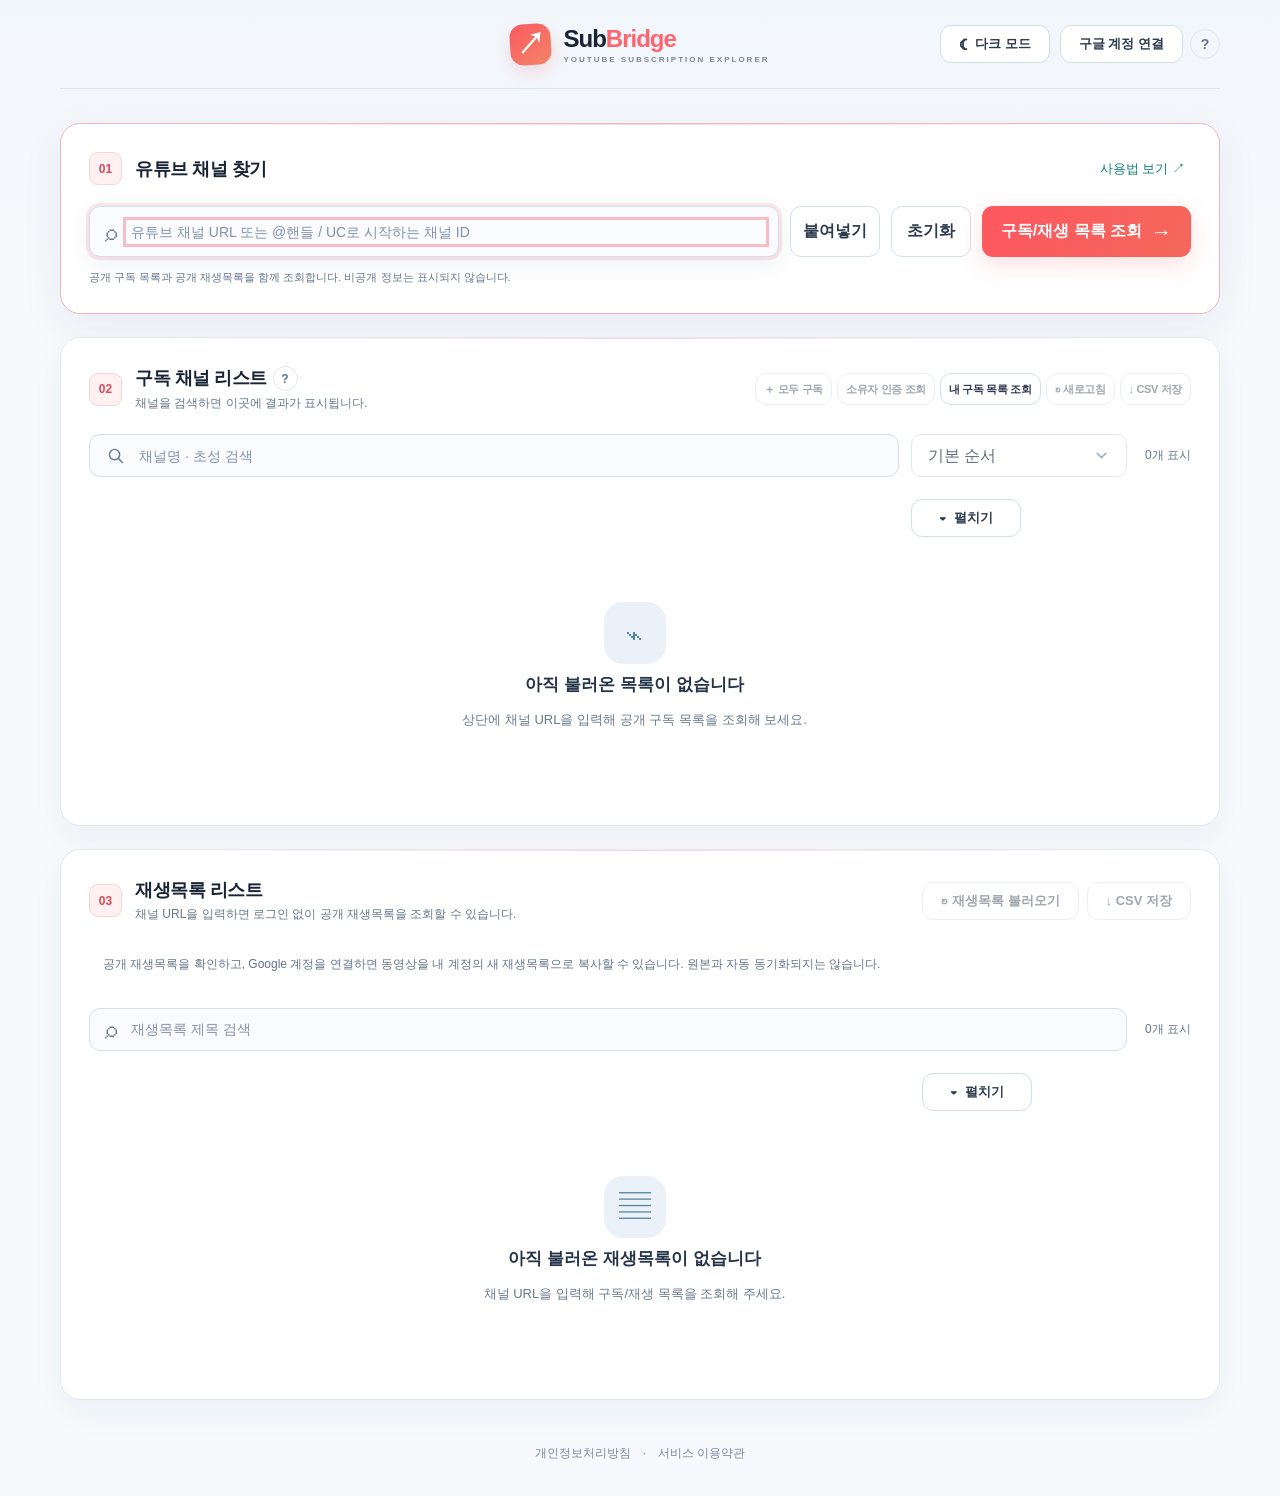
==== commit 85624d1f: "Add files via upload" ====
--- a/index.html
+++ b/index.html
@@ -12,9 +12,9 @@
 <section class="search-panel" aria-labelledby="queryTitle"><div class="panel-head"><div><span class="step">01</span><h2 id="queryTitle">유튜브 채널 찾기</h2></div><button class="link-btn" id="guideBtn" type="button">사용법 보기 ↗</button></div><form id="searchForm" class="search-form"><label for="channelInput" class="sr-only">공개 구독 및 재생목록을 조회할 채널 URL 또는 핸들</label><div class="input-wrap"><span class="field-icon">⌕</span><input id="channelInput" placeholder="유튜브 채널 URL 또는 @핸들 / UC로 시작하는 채널 ID" autocomplete="off" required spellcheck="false"></div><button class="ghost paste-input" id="pasteInputBtn" type="button" aria-label="클립보드의 YouTube 채널 주소 붙여넣기">붙여넣기</button><button class="ghost clear-input" id="clearInputBtn" type="button" aria-label="입력한 채널 URL 초기화">초기화</button><button class="primary search-submit" id="searchBtn" type="submit">구독/재생 목록 조회 <span>→</span></button></form><div class="helper"><span>공개 구독 목록과 공개 재생목록을 함께 조회합니다. 비공개 정보는 표시되지 않습니다.</span></div></section>
 <section class="workspace" id="workspace" aria-labelledby="resultsTitle"><div class="results-top"><div class="result-title"><span class="step">02</span><div><div class="results-title-line"><h2 id="resultsTitle">구독 채널 리스트</h2><button class="help-dot results-help-btn" id="youtubeLinkHelpBtn" type="button" title="YouTube 앱 대신 웹사이트로 여는 방법" aria-label="YouTube 앱 대신 브라우저에서 여는 방법 안내" aria-haspopup="dialog" aria-controls="youtubeLinkHelpDialog">?</button></div><p id="resultsSubtitle">채널을 검색하면 이곳에 결과가 표시됩니다.</p></div></div><div class="results-actions"><button id="bulkSubscribeBtn" class="ghost sm" type="button" disabled>＋ 모두 구독</button><button id="ownerVerifyBtn" class="ghost sm" type="button" disabled title="조회한 채널의 소유자 계정으로 로그인하여 인증된 목록을 조회합니다">소유자 인증 조회</button><button id="mySubsBtn" class="ghost sm" type="button">내 구독 목록 조회</button><button id="refreshBtn" class="ghost sm" type="button" disabled>↻ 새로고침</button><button id="exportBtn" class="ghost sm" type="button" disabled>↓ CSV 저장</button></div></div>
 <div id="syncNote" class="sync-note hidden" role="status"></div><div class="source-banner hidden" id="sourceBanner"><img id="sourceAvatar" src="" alt="" referrerpolicy="no-referrer"><div class="source-text"><span>조회한 채널</span><strong id="sourceName"></strong><a id="sourceUrl" href="#" target="_blank" rel="noopener noreferrer">유튜브에서 보기 ↗</a></div><div class="source-count"><strong id="sourceCount">0</strong><small id="sourceCountLabel">공개 구독 채널</small></div></div>
-<div class="tool-row"><div class="input-wrap filter-input"><span class="field-icon filter-search-icon" aria-hidden="true"><svg viewBox="0 0 24 24" width="19" height="19" fill="none" stroke="currentColor" stroke-width="1.8" stroke-linecap="round" stroke-linejoin="round"><circle cx="10.8" cy="10.8" r="6.5"/><path d="m16 16 4.7 4.7"/></svg></span><input id="filterInput" placeholder="채널명 · 초성 검색" disabled aria-label="채널명 또는 한글 초성으로 검색"></div><select id="sortSelect" disabled aria-label="정렬 기준"><option value="default">기본 순서</option><option value="nameAsc">채널명 가나다순</option><option value="nameDesc">채널명 역순</option><option value="newest">최근 구독순 (제공 데이터)</option></select><span class="counter" id="filterCount">0개 표시</span></div>
-<div class="list-display-actions"><button class="ghost sm list-toggle" id="channelListToggle" type="button" aria-controls="channelGrid" aria-expanded="false"><span class="toggle-arrow" aria-hidden="true">▾</span><span class="toggle-label">펼치기</span></button><span class="list-scroll-hint">접힌 상태에서도 목록을 스크롤할 수 있습니다.</span></div><div class="grid list-clamp is-collapsed" id="channelGrid"><div class="empty"><div class="empty-icon">⌁</div><h3>아직 불러온 목록이 없습니다</h3><p>상단에 채널 URL을 입력해 공개 구독 목록을 조회해 보세요.</p></div></div><div class="load-more-wrap hidden" id="moreWrap"><button class="ghost" id="moreBtn" type="button">남은 목록 이어서 불러오기 ↓</button></div></section>
-<section class="workspace playlist-workspace" aria-labelledby="playlistTitle" id="playlistSection"><div class="results-top"><div class="result-title"><span class="step">03</span><div><h2 id="playlistTitle">재생목록 리스트</h2><p id="playlistSubtitle">채널 URL을 입력하면 로그인 없이 공개 재생목록을 조회할 수 있습니다.</p></div></div><div class="results-actions"><button id="loadPlaylistsBtn" class="ghost sm" type="button" disabled>↻ 재생목록 불러오기</button><button id="exportPlaylistsBtn" class="ghost sm" type="button" disabled>↓ CSV 저장</button></div></div><div class="playlist-hint">공개 재생목록을 확인하고, Google 계정을 연결하면 동영상을 내 계정의 새 재생목록으로 복사할 수 있습니다. 원본과 자동 동기화되지는 않습니다.</div><div class="tool-row"><div class="input-wrap filter-input"><span class="field-icon" aria-hidden="true">⌕</span><input id="playlistFilterInput" type="search" placeholder="재생목록 제목 검색" disabled aria-label="재생목록 제목 검색"></div><span class="counter" id="playlistCount">0개 표시</span></div><div class="list-display-actions"><button class="ghost sm list-toggle" id="playlistListToggle" type="button" aria-controls="playlistGrid" aria-expanded="false"><span class="toggle-arrow" aria-hidden="true">▾</span><span class="toggle-label">펼치기</span></button><span class="list-scroll-hint">접힌 상태에서도 목록을 스크롤할 수 있습니다.</span></div><div class="grid playlist-grid list-clamp is-collapsed" id="playlistGrid"><div class="empty"><div class="empty-icon">▤</div><h3>아직 불러온 재생목록이 없습니다</h3><p>채널 URL을 입력해 구독/재생 목록을 조회해 주세요.</p></div></div></section>
+<div class="tool-row"><div class="input-wrap filter-input"><span class="field-icon filter-search-icon" aria-hidden="true"><svg viewBox="0 0 24 24" width="19" height="19" fill="none" stroke="currentColor" stroke-width="1.8" stroke-linecap="round" stroke-linejoin="round"><circle cx="10.8" cy="10.8" r="6.5"/><path d="m16 16 4.7 4.7"/></svg></span><input id="filterInput" placeholder="채널명 · 초성 검색" disabled aria-label="채널명 또는 한글 초성으로 검색"></div><select id="sortSelect" disabled aria-label="정렬 기준"><option value="default">기본 순서</option><option value="nameAsc">채널명 가나다순</option><option value="nameDesc">채널명 역순</option><option value="newest">최근 구독순 (제공 데이터)</option><option value="unsubscribed">구독하지 않은 채널</option></select><span class="counter" id="filterCount">0개 표시</span></div>
+<div class="list-display-actions"><button class="ghost sm list-toggle" id="channelListToggle" type="button" aria-controls="channelGrid" aria-expanded="false"><span class="toggle-arrow" aria-hidden="true">▾</span><span class="toggle-label">펼치기</span></button></div><div class="grid list-clamp is-collapsed" id="channelGrid"><div class="empty"><div class="empty-icon">⌁</div><h3>아직 불러온 목록이 없습니다</h3><p>상단에 채널 URL을 입력해 공개 구독 목록을 조회해 보세요.</p></div></div><div class="load-more-wrap hidden" id="moreWrap"><button class="ghost" id="moreBtn" type="button">남은 목록 이어서 불러오기 ↓</button></div></section>
+<section class="workspace playlist-workspace" aria-labelledby="playlistTitle" id="playlistSection"><div class="results-top"><div class="result-title"><span class="step">03</span><div><h2 id="playlistTitle">재생목록 리스트</h2><p id="playlistSubtitle">채널 URL을 입력하면 로그인 없이 공개 재생목록을 조회할 수 있습니다.</p></div></div><div class="results-actions"><button id="loadPlaylistsBtn" class="ghost sm" type="button" disabled>↻ 재생목록 불러오기</button><button id="exportPlaylistsBtn" class="ghost sm" type="button" disabled>↓ CSV 저장</button></div></div><div class="playlist-hint">공개 재생목록을 확인하고, Google 계정을 연결하면 동영상을 내 계정의 새 재생목록으로 복사할 수 있습니다. 원본과 자동 동기화되지는 않습니다.</div><div class="tool-row"><div class="input-wrap filter-input"><span class="field-icon" aria-hidden="true">⌕</span><input id="playlistFilterInput" type="search" placeholder="재생목록 제목 검색" disabled aria-label="재생목록 제목 검색"></div><span class="counter" id="playlistCount">0개 표시</span></div><div class="list-display-actions"><button class="ghost sm list-toggle" id="playlistListToggle" type="button" aria-controls="playlistGrid" aria-expanded="false"><span class="toggle-arrow" aria-hidden="true">▾</span><span class="toggle-label">펼치기</span></button></div><div class="grid playlist-grid list-clamp is-collapsed" id="playlistGrid"><div class="empty"><div class="empty-icon">▤</div><h3>아직 불러온 재생목록이 없습니다</h3><p>채널 URL을 입력해 구독/재생 목록을 조회해 주세요.</p></div></div></section>
 
 </main><nav class="legal-links" aria-label="서비스 정책"><a href="privacy.html">개인정보처리방침</a><span aria-hidden="true">·</span><a href="terms.html">서비스 이용약관</a></nav></div>
 <dialog id="playlistCopyDialog" class="modal playlist-copy-dialog" aria-labelledby="playlistCopyTitle"><div class="modal-inner"><div class="modal-head"><div><div class="eyebrow">PLAYLIST COPY</div><h2 id="playlistCopyTitle">내 재생목록으로 복사</h2></div><button class="iconbtn" id="closePlaylistCopyBtn" type="button" aria-label="닫기">×</button></div><p class="muted" id="playlistCopyDescription"></p><div class="bulk-stats"><span>원본 동영상 <strong id="playlistCopyTotal">0</strong>개</span><span>예상 최대 <strong id="playlistCopyQuota">0</strong>유닛</span></div><p class="muted small">내 계정에 별도의 새 비공개 재생목록을 만들고 접근 가능한 동영상만 원래 순서대로 추가합니다. 영상당 50유닛과 생성 50유닛이 필요합니다. 삭제·비공개 동영상은 누락될 수 있습니다. 도중 중단하면 생성된 재생목록과 이미 추가한 동영상은 남습니다.</p><label class="bulk-consent"><input type="checkbox" id="playlistCopyConsent"><span>내 계정에 새 비공개 재생목록을 만들고 동영상을 복사하는 데 동의합니다.</span></label><div id="playlistCopyProgress" class="bulk-progress-area hidden" role="status" aria-live="polite"><div class="bulk-progress-track"><div id="playlistCopyProgressFill"></div></div><p id="playlistCopyProgressText">준비 중…</p><a id="playlistCopyResult" class="playlist-copy-result hidden" href="#" target="_blank" rel="noopener noreferrer">내 재생목록 열기 ↗</a></div><div class="bulk-actions"><button type="button" id="playlistCopyCancel" class="ghost">닫기</button><button type="button" id="playlistCopyStart" class="primary" disabled>복사 시작</button></div></div></dialog>
--- a/style.css
+++ b/style.css
@@ -470,3 +470,27 @@
 }
 @media(max-width:360px){#workspace .results-actions>button{font-size:7.5px!important;padding:0 2px!important;letter-spacing:-.7px!important}}
 @media(prefers-reduced-motion:reduce){.back-to-top{transition:none}}
+
+/* Subscription header layout: a single-line title and right-aligned controls. */
+#workspace .results-top{display:flex!important;align-items:center!important;justify-content:space-between!important;gap:16px!important;flex-wrap:nowrap!important}
+#workspace .result-title{flex:0 0 auto;min-width:0;white-space:nowrap}
+#workspace .results-title-line{display:flex;align-items:center;gap:6px;white-space:nowrap}
+#workspace #resultsTitle{white-space:nowrap!important;word-break:keep-all!important;line-height:1.3;font-size:clamp(14px,1.45vw,18px)}
+#workspace .results-actions{margin-left:auto!important;width:auto!important;flex:0 1 auto!important;justify-content:flex-end!important;min-width:0;gap:5px!important}
+#workspace .results-actions>button{flex:0 0 auto!important}
+@media(max-width:1050px){
+  #workspace .results-top{flex-wrap:wrap!important;row-gap:10px!important}
+  #workspace .results-actions{width:100%!important;margin-left:auto!important;justify-content:flex-end!important;overflow-x:auto!important;overflow-y:hidden!important;scrollbar-width:thin;max-width:100%!important}
+}
+@media(max-width:600px){
+  #workspace .results-actions{justify-content:flex-end!important;gap:3px!important}
+  #workspace #resultsTitle{font-size:15px!important}
+}
+
+/* Six requested UI refinements: uncropped thumbnails and aligned controls. */
+.playlist-cover{height:106px!important;display:flex!important;align-items:center!important;justify-content:center!important;background:#1a2432!important;overflow:hidden!important}
+.playlist-cover img{display:block!important;width:100%!important;height:100%!important;object-fit:contain!important;object-position:center!important}
+.list-display-actions{justify-content:flex-start!important;flex-wrap:nowrap!important}
+.list-display-actions .list-toggle{margin-left:var(--toggle-left,0px)!important;flex:0 0 auto}
+@media(max-width:760px){.playlist-cover{height:83px!important}}
+@media(max-width:420px){.playlist-cover{height:69px!important}}
